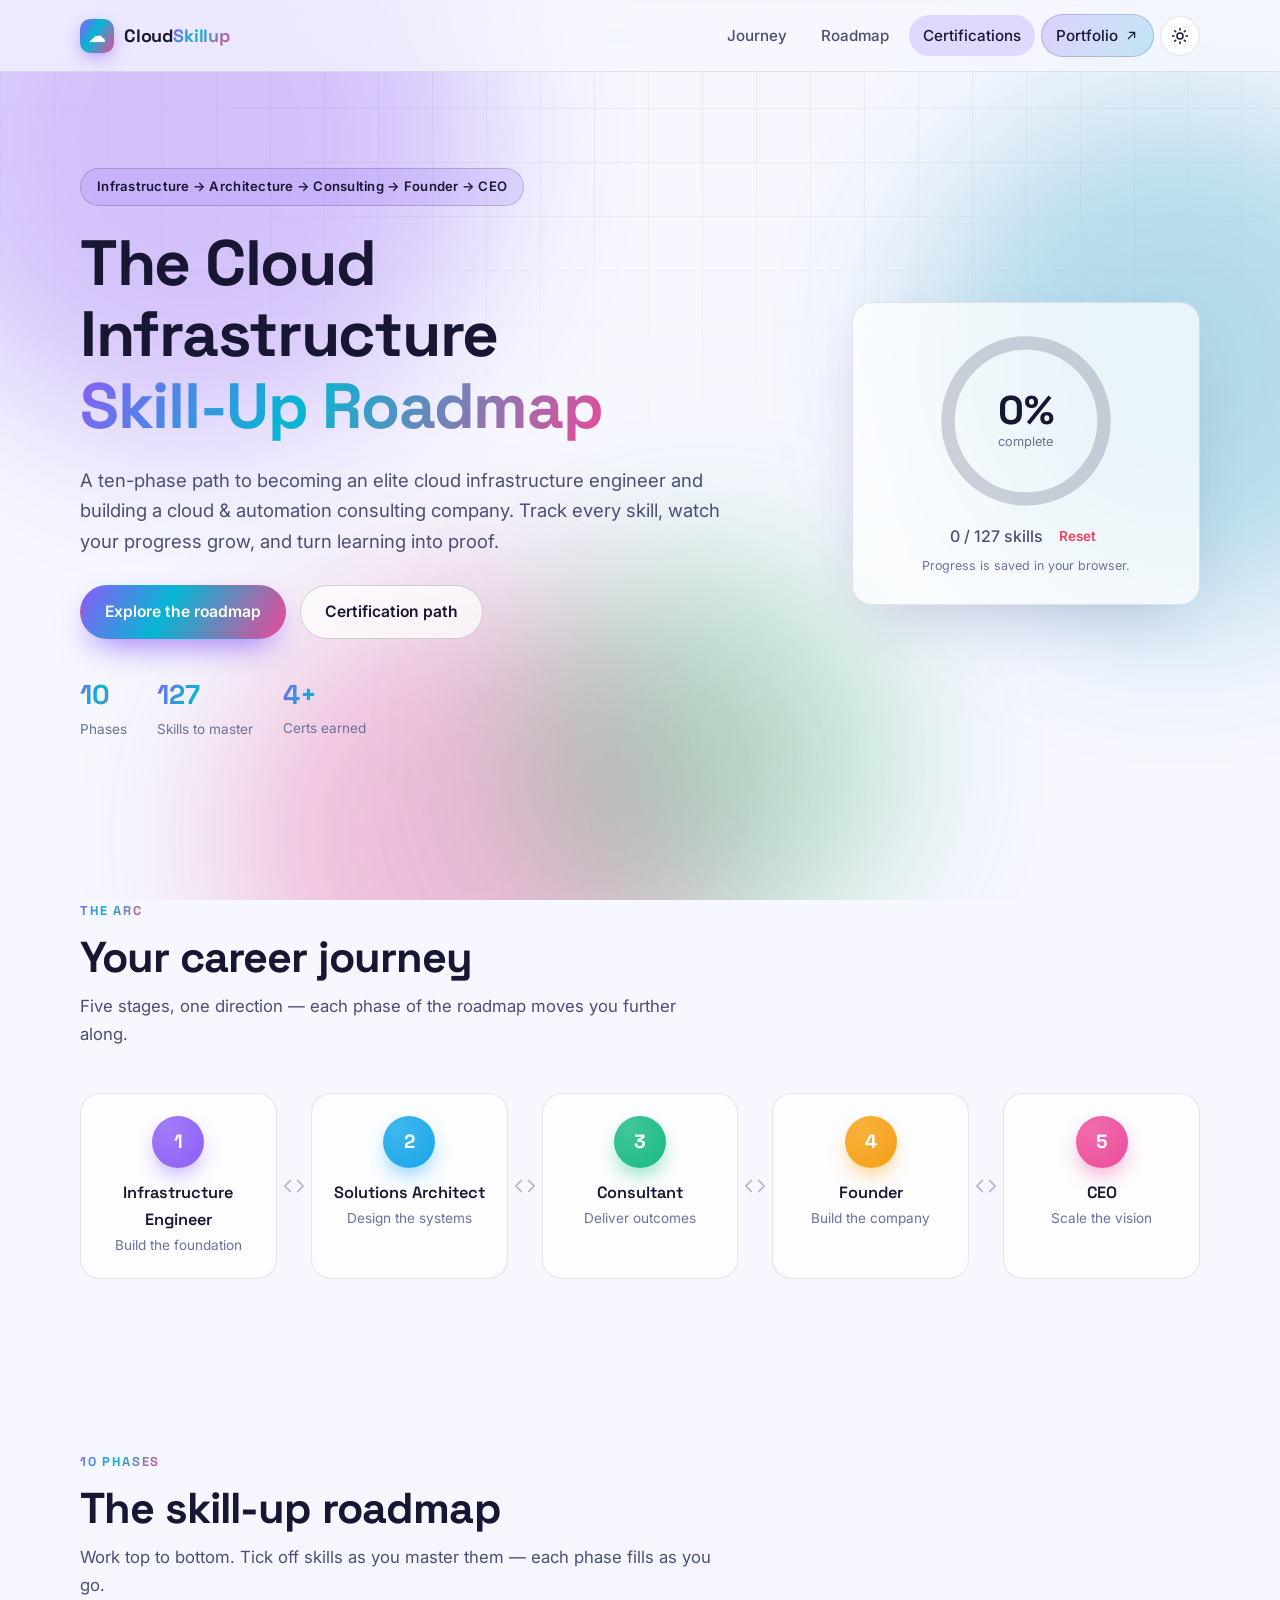
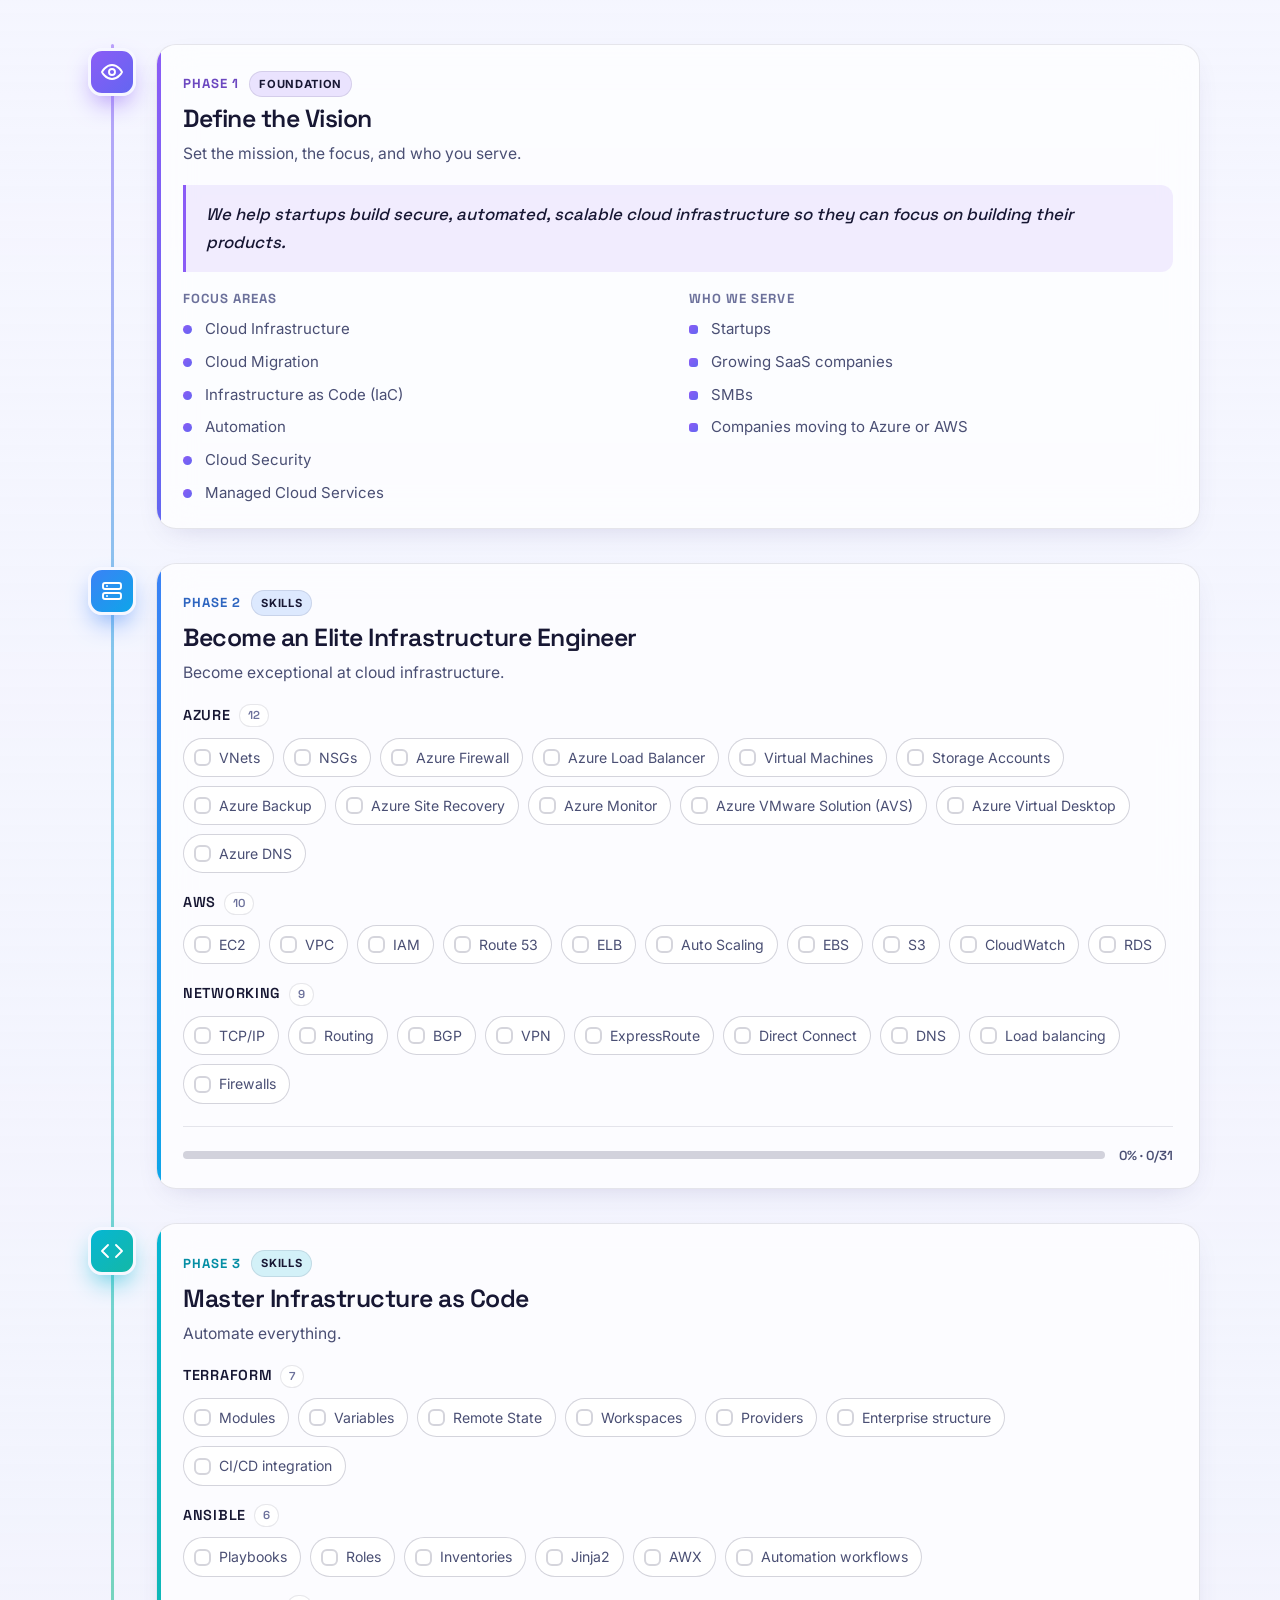
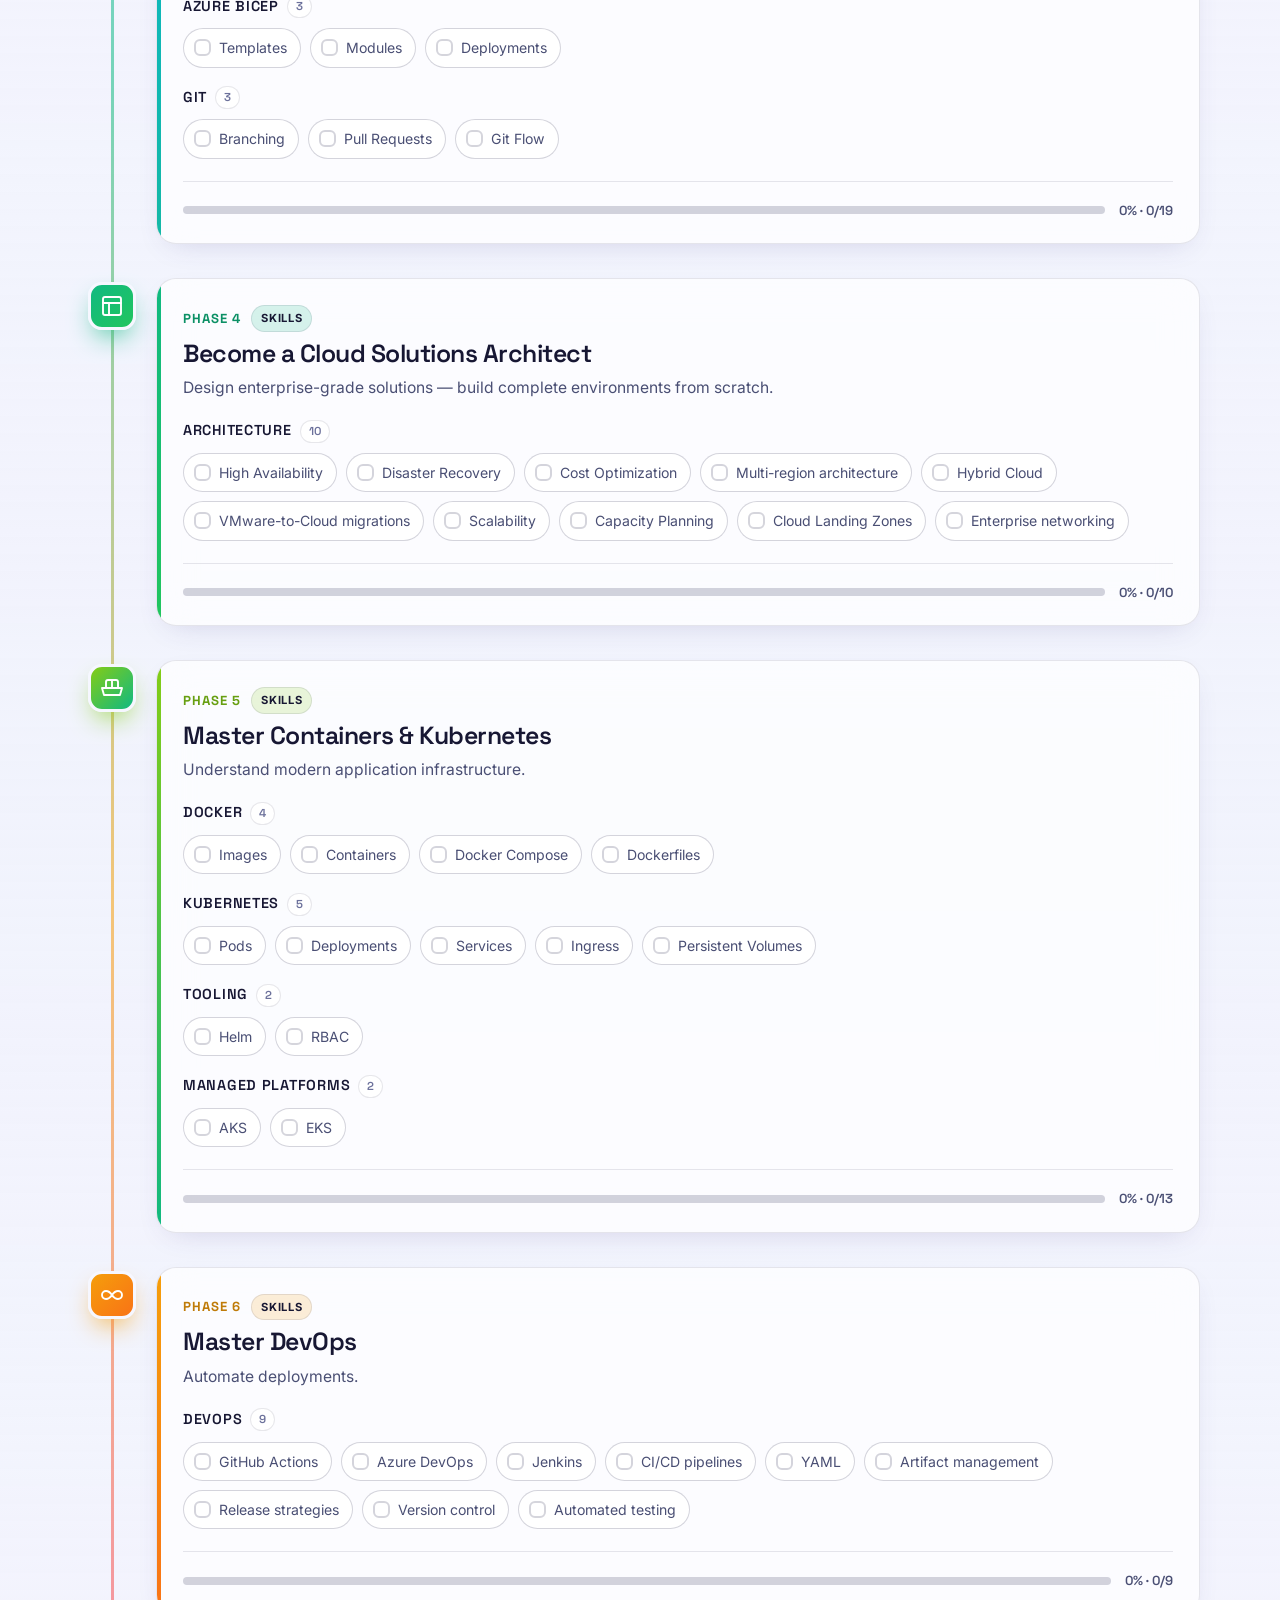
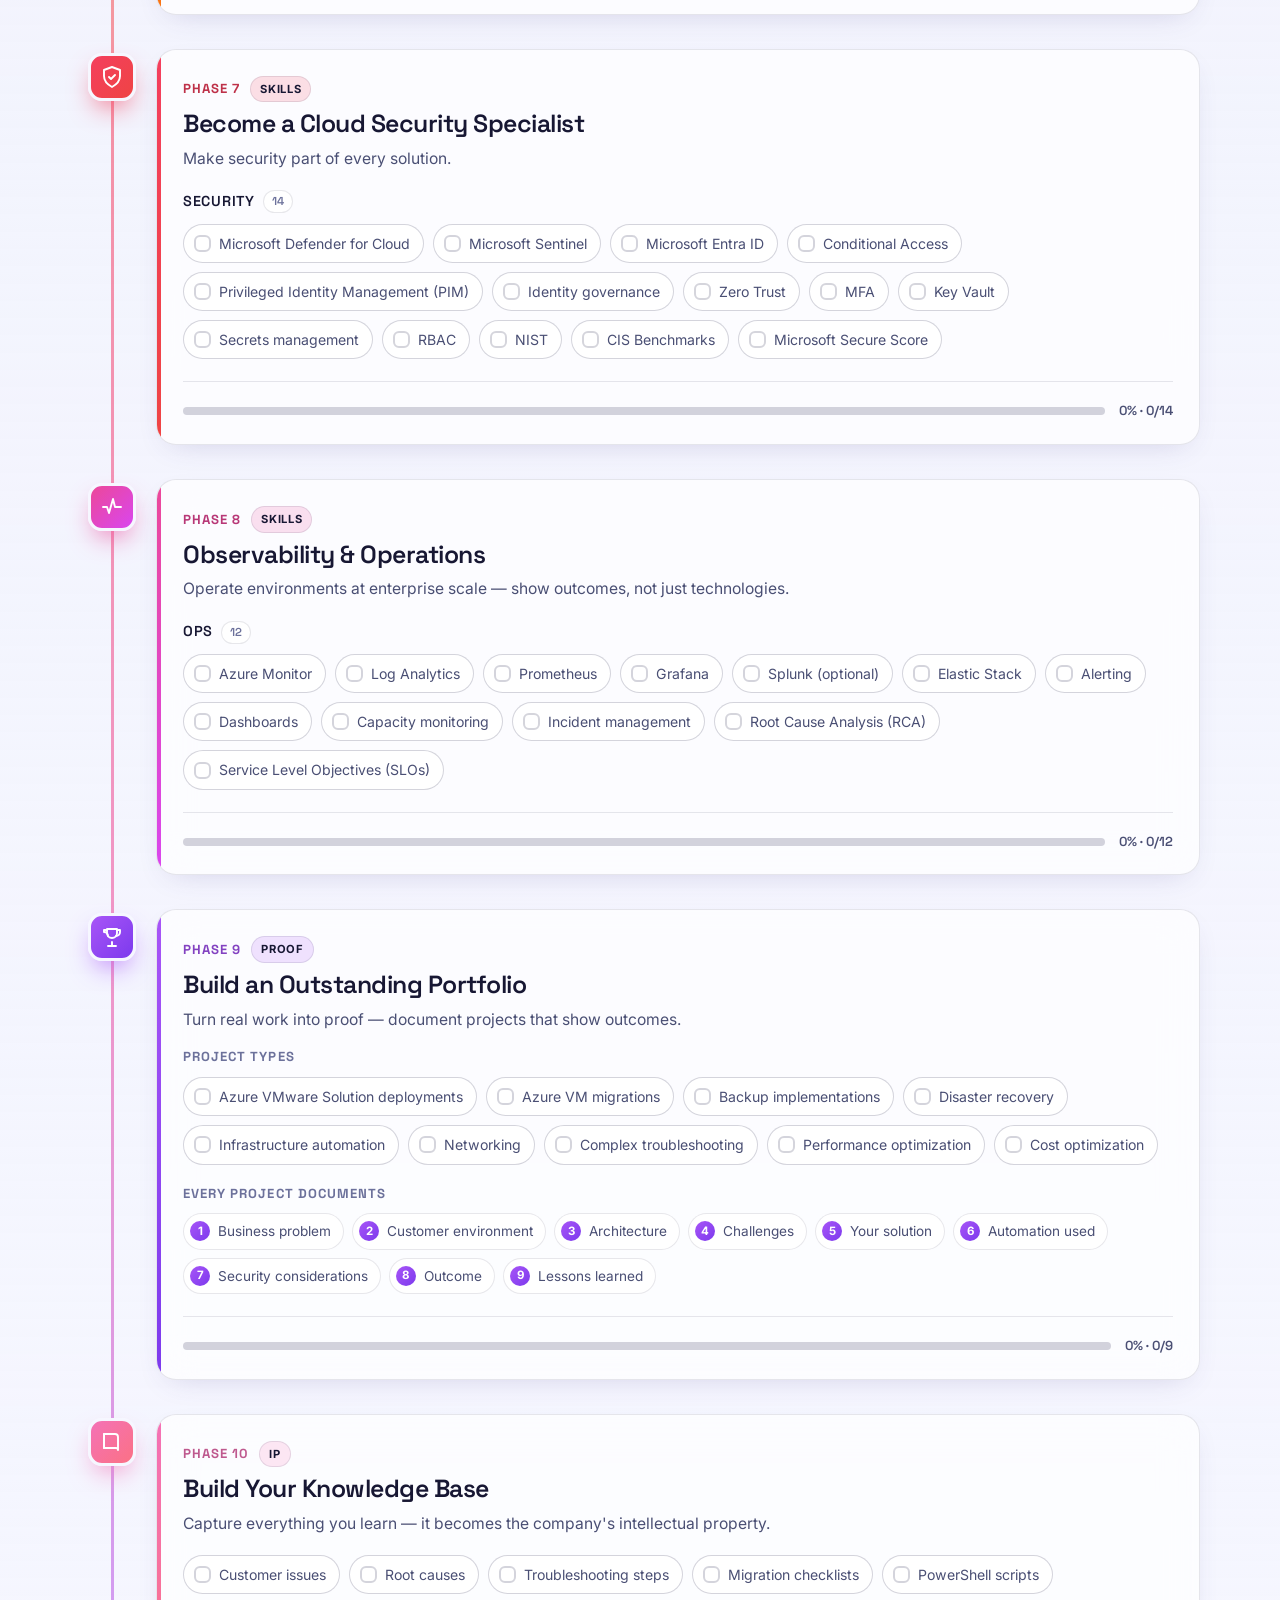
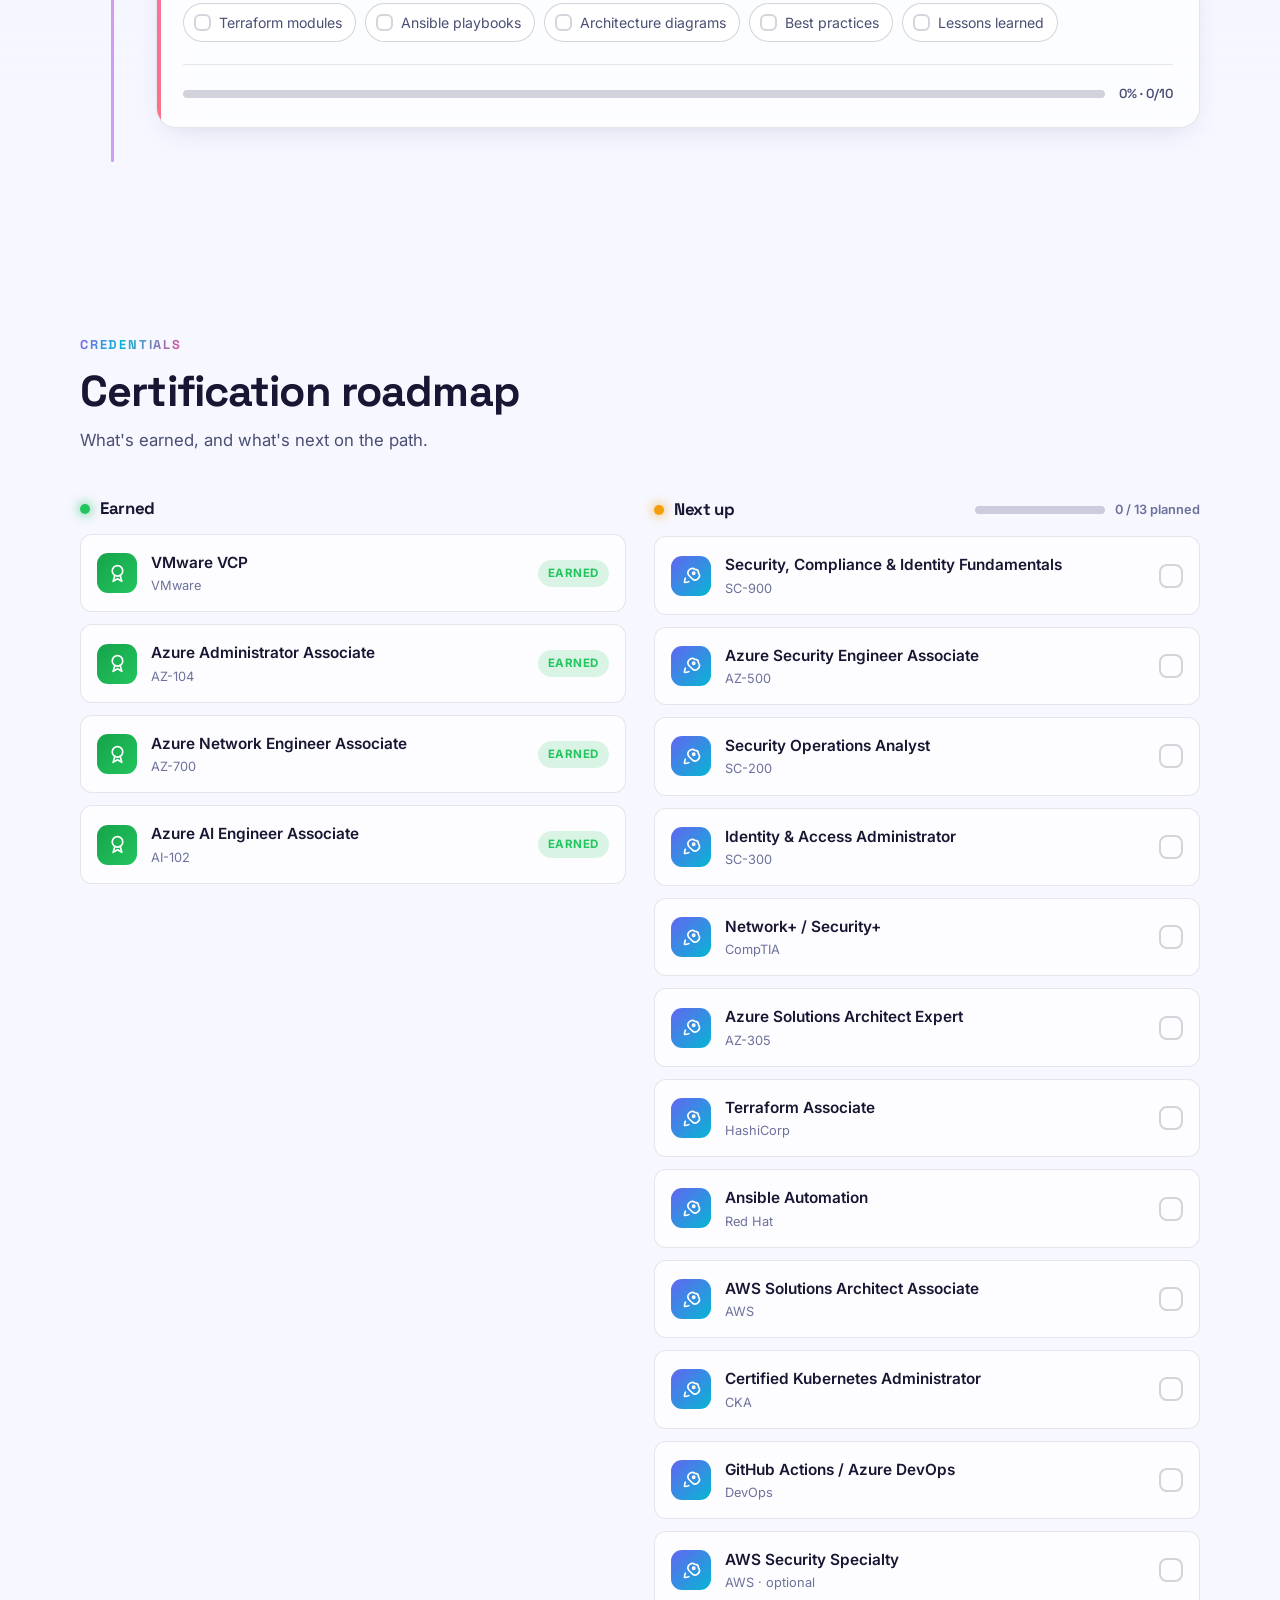
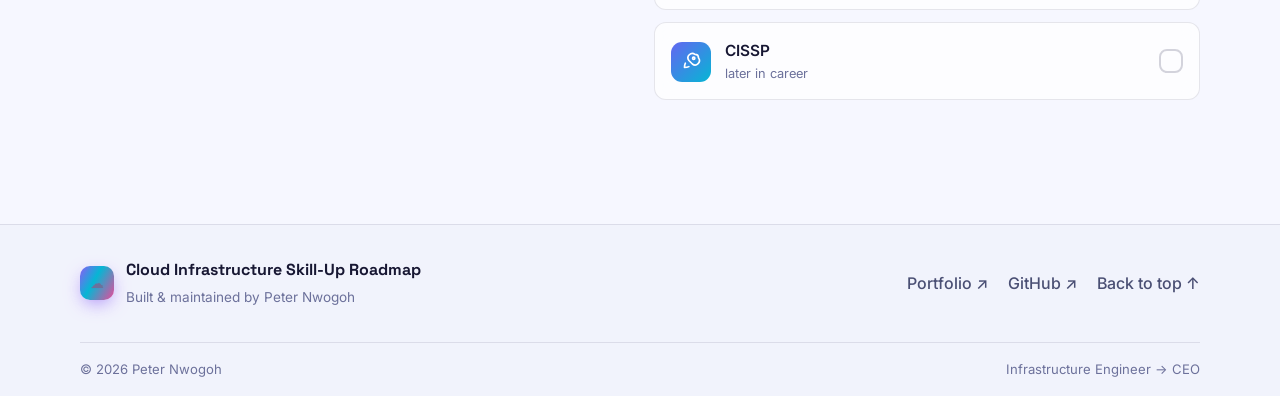
==== index.html @ a47cab98 "Build interactive Cloud Infrastructure Skill-Up Roadmap site" ====
<!DOCTYPE html>
<html lang="en" data-theme="dark">
<head>
  <meta charset="UTF-8">
  <meta name="viewport" content="width=device-width, initial-scale=1.0">
  <title>Cloud Infrastructure Skill-Up Roadmap — Peter Nwogoh</title>
  <meta name="description" content="A 10-phase roadmap from Infrastructure Engineer to Solutions Architect, Consultant, Founder and CEO — with interactive skill tracking and a certification path.">
  <meta name="color-scheme" content="dark light">
  <!-- Set theme before paint to avoid a flash -->
  <script>
    (() => {
      const s = localStorage.getItem("cisr-theme");
      const t = s || (matchMedia("(prefers-color-scheme: light)").matches ? "light" : "dark");
      document.documentElement.setAttribute("data-theme", t);
    })();
  </script>
  <link rel="preconnect" href="https://fonts.googleapis.com">
  <link rel="preconnect" href="https://fonts.gstatic.com" crossorigin>
  <link href="https://fonts.googleapis.com/css2?family=Space+Grotesk:wght@500;600;700&family=Inter:wght@400;500;600&display=swap" rel="stylesheet">
  <link rel="stylesheet" href="assets/css/styles.css">
  <link rel="icon" href="data:image/svg+xml,<svg xmlns='http://www.w3.org/2000/svg' viewBox='0 0 24 24'><text y='20' font-size='20'>%E2%98%81%EF%B8%8F</text></svg>">
</head>
<body>
  <!-- ambient backdrop -->
  <div class="aurora" aria-hidden="true">
    <span class="blob b1"></span><span class="blob b2"></span>
    <span class="blob b3"></span><span class="blob b4"></span>
  </div>
  <div class="grid-bg" aria-hidden="true"></div>

  <!-- ============================================================= NAV -->
  <header class="nav">
    <div class="nav__inner">
      <a class="brand" href="#top">
        <span class="brand__mark">☁</span>
        <span class="brand__txt">Cloud<b>Skillup</b></span>
      </a>

      <button id="nav-toggle" class="nav__burger" aria-label="Menu" aria-expanded="false">
        <span></span><span></span><span></span>
      </button>

      <nav id="nav-menu" class="nav__menu">
        <a href="#journey" data-spy>Journey</a>
        <a href="#roadmap-section" data-spy>Roadmap</a>
        <a href="#certs" data-spy>Certifications</a>
        <a class="nav__ext" href="https://peternwogoh.github.io/resume-portfolio/" target="_blank" rel="noopener">
          Portfolio
          <svg viewBox="0 0 24 24" fill="none" stroke="currentColor" stroke-width="2" stroke-linecap="round" stroke-linejoin="round"><path d="M7 17 17 7M9 7h8v8"/></svg>
        </a>
        <button id="theme-toggle" class="theme-btn" aria-label="Toggle theme">
          <svg class="ico-sun" viewBox="0 0 24 24" fill="none" stroke="currentColor" stroke-width="2" stroke-linecap="round" stroke-linejoin="round"><circle cx="12" cy="12" r="4"/><path d="M12 2v2M12 20v2M4.9 4.9l1.4 1.4M17.7 17.7l1.4 1.4M2 12h2M20 12h2M4.9 19.1l1.4-1.4M17.7 6.3l1.4-1.4"/></svg>
          <svg class="ico-moon" viewBox="0 0 24 24" fill="none" stroke="currentColor" stroke-width="2" stroke-linecap="round" stroke-linejoin="round"><path d="M21 12.8A9 9 0 1 1 11.2 3a7 7 0 0 0 9.8 9.8Z"/></svg>
        </button>
      </nav>
    </div>
  </header>

  <main id="top">
    <!-- ========================================================= HERO -->
    <section class="hero">
      <div class="wrap hero__inner">
        <div class="hero__copy">
          <span class="pill reveal">Infrastructure → Architecture → Consulting → Founder → CEO</span>
          <h1 class="reveal">The Cloud Infrastructure<br><span class="grad">Skill-Up Roadmap</span></h1>
          <p class="hero__lead reveal">
            A ten-phase path to becoming an elite cloud infrastructure engineer and building a
            cloud &amp; automation consulting company. Track every skill, watch your progress
            grow, and turn learning into proof.
          </p>
          <div class="hero__cta reveal">
            <a class="btn btn--primary" href="#roadmap-section">Explore the roadmap</a>
            <a class="btn btn--ghost" href="#certs">Certification path</a>
          </div>
          <div class="hero__stats reveal">
            <div><b>10</b><span>Phases</span></div>
            <div><b id="total-skills">—</b><span>Skills to master</span></div>
            <div><b>4+</b><span>Certs earned</span></div>
          </div>
        </div>

        <!-- overall progress ring -->
        <aside class="hero__progress reveal" aria-label="Overall progress">
          <div class="ring">
            <svg viewBox="0 0 120 120">
              <circle class="ring__bg" cx="60" cy="60" r="52"/>
              <circle id="ring-fg" class="ring__fg" cx="60" cy="60" r="52"
                transform="rotate(-90 60 60)"/>
              <defs>
                <linearGradient id="ringGrad" x1="0" y1="0" x2="1" y2="1">
                  <stop offset="0" stop-color="#8b5cf6"/>
                  <stop offset=".5" stop-color="#06b6d4"/>
                  <stop offset="1" stop-color="#ec4899"/>
                </linearGradient>
              </defs>
            </svg>
            <div class="ring__label">
              <b id="overall-pct">0%</b>
              <span>complete</span>
            </div>
          </div>
          <div class="hero__progress-meta">
            <span id="overall-count">0 / 0 skills</span>
            <button id="reset-progress" class="link-reset" type="button">Reset</button>
          </div>
          <p class="hero__progress-note">Progress is saved in your browser.</p>
        </aside>
      </div>
    </section>

    <!-- ====================================================== JOURNEY -->
    <section id="journey" class="section">
      <div class="wrap">
        <header class="section__head reveal">
          <span class="section__kicker">The arc</span>
          <h2>Your career journey</h2>
          <p>Five stages, one direction — each phase of the roadmap moves you further along.</p>
        </header>
        <div id="journey-track" class="journey"></div>
      </div>
    </section>

    <!-- ====================================================== ROADMAP -->
    <section id="roadmap-section" class="section section--roadmap">
      <div class="wrap">
        <header class="section__head reveal">
          <span class="section__kicker">10 phases</span>
          <h2>The skill-up roadmap</h2>
          <p>Work top to bottom. Tick off skills as you master them — each phase fills as you go.</p>
        </header>
        <div id="roadmap" class="roadmap"></div>
      </div>
    </section>

    <!-- ================================================ CERTIFICATIONS -->
    <section id="certs" class="section section--certs">
      <div class="wrap">
        <header class="section__head reveal">
          <span class="section__kicker">Credentials</span>
          <h2>Certification roadmap</h2>
          <p>What's earned, and what's next on the path.</p>
        </header>

        <div class="certs-grid">
          <div class="certs-col reveal">
            <h3 class="certs-col__title"><span class="dot dot--green"></span>Earned</h3>
            <div id="certs-current" class="certs-list"></div>
          </div>

          <div class="certs-col reveal">
            <div class="certs-col__title-row">
              <h3 class="certs-col__title"><span class="dot dot--amber"></span>Next up</h3>
              <div class="cert-meter">
                <div class="cert-meter__bar"><span id="cert-bar"></span></div>
                <span id="cert-pct" class="cert-meter__pct">0 / 0 planned</span>
              </div>
            </div>
            <div id="certs-next" class="certs-list"></div>
          </div>
        </div>
      </div>
    </section>
  </main>

  <!-- ========================================================== FOOTER -->
  <footer class="footer">
    <div class="wrap footer__inner">
      <div class="footer__brand">
        <span class="brand__mark">☁</span>
        <div>
          <strong>Cloud Infrastructure Skill-Up Roadmap</strong>
          <span>Built &amp; maintained by Peter Nwogoh</span>
        </div>
      </div>
      <div class="footer__links">
        <a href="https://peternwogoh.github.io/resume-portfolio/" target="_blank" rel="noopener">Portfolio ↗</a>
        <a href="https://github.com/peternwogoh" target="_blank" rel="noopener">GitHub ↗</a>
        <a href="#top">Back to top ↑</a>
      </div>
    </div>
    <div class="footer__base">
      <span>© <span id="year">2026</span> Peter Nwogoh</span>
      <span>Infrastructure Engineer → CEO</span>
    </div>
  </footer>

  <script src="assets/js/roadmap.js"></script>
</body>
</html>
---- assets/css/styles.css ----
/* ============================================================================
   Cloud Infrastructure Skill-Up Roadmap — styles
   Vibrant, dark-first aurora theme with glassmorphism + a color-coded timeline
   ========================================================================== */

/* ------------------------------------------------------------- design tokens */
:root {
  color-scheme: dark;
  --bg:            #0a0a14;
  --bg-2:          #0e0e1c;
  --surface:       rgba(24, 24, 42, 0.62);
  --surface-solid: #14142a;
  --border:        rgba(255, 255, 255, 0.09);
  --border-strong: rgba(255, 255, 255, 0.16);
  --text:          #eef0ff;
  --muted:         #a9adcf;
  --soft:          #7d81a8;
  --glass-blur:    18px;

  --v1: #8b5cf6;  --v2: #6366f1;  --v3: #06b6d4;  --v4: #10b981;
  --v5: #f59e0b;  --v6: #f43f5e;  --v7: #ec4899;  --v8: #a855f7;

  --brand-grad: linear-gradient(120deg, #8b5cf6, #06b6d4 42%, #ec4899);
  --shadow:     0 24px 60px -20px rgba(0, 0, 0, 0.7);
  --shadow-sm:  0 10px 30px -12px rgba(0, 0, 0, 0.6);
  --radius:     20px;
  --radius-sm:  12px;
  --font-head:  "Space Grotesk", "Segoe UI", system-ui, sans-serif;
  --font-body:  "Inter", "Segoe UI", system-ui, sans-serif;
}

html[data-theme="light"] {
  color-scheme: light;
  --bg:            #f6f7ff;
  --bg-2:          #eef0fb;
  --surface:       rgba(255, 255, 255, 0.72);
  --surface-solid: #ffffff;
  --border:        rgba(20, 20, 60, 0.10);
  --border-strong: rgba(20, 20, 60, 0.18);
  --text:          #171733;
  --muted:         #4a4f74;
  --soft:          #6c719b;
  --shadow:     0 24px 60px -24px rgba(70, 60, 130, 0.28);
  --shadow-sm:  0 10px 30px -14px rgba(70, 60, 130, 0.22);
}

/* --------------------------------------------------------------- base reset */
* { box-sizing: border-box; }
html { scroll-behavior: smooth; scroll-padding-top: 84px; }
body {
  margin: 0;
  background: var(--bg);
  color: var(--text);
  font-family: var(--font-body);
  line-height: 1.65;
  overflow-x: hidden;
  -webkit-font-smoothing: antialiased;
}
h1, h2, h3, h4 { font-family: var(--font-head); line-height: 1.12; margin: 0; letter-spacing: -0.02em; }
p { margin: 0; }
a { color: inherit; text-decoration: none; }
img, svg { display: block; }
.wrap { width: min(1120px, 92vw); margin: 0 auto; }
.grad { background: var(--brand-grad); -webkit-background-clip: text; background-clip: text; color: transparent; }

/* ---------------------------------------------------------- ambient backdrop */
.aurora { position: fixed; inset: 0; z-index: -2; overflow: hidden; pointer-events: none; }
.blob {
  position: absolute; border-radius: 50%; filter: blur(80px); opacity: 0.55;
  animation: float 22s ease-in-out infinite;
}
.b1 { width: 46vw; height: 46vw; top: -12vw; left: -8vw;  background: #7c3aed; }
.b2 { width: 40vw; height: 40vw; top: 8vw;  right: -12vw; background: #0891b2; animation-delay: -6s; }
.b3 { width: 38vw; height: 38vw; bottom: -14vw; left: 18vw; background: #db2777; animation-delay: -12s; }
.b4 { width: 30vw; height: 30vw; top: 44vw; left: 40vw; background: #16a34a; opacity: 0.4; animation-delay: -3s; }
html[data-theme="light"] .blob { opacity: 0.28; }
@keyframes float {
  0%, 100% { transform: translate(0, 0) scale(1); }
  33% { transform: translate(4vw, 5vw) scale(1.08); }
  66% { transform: translate(-3vw, 2vw) scale(0.95); }
}
.grid-bg {
  position: fixed; inset: 0; z-index: -1; pointer-events: none;
  background-image:
    linear-gradient(rgba(255,255,255,.035) 1px, transparent 1px),
    linear-gradient(90deg, rgba(255,255,255,.035) 1px, transparent 1px);
  background-size: 54px 54px;
  -webkit-mask-image: radial-gradient(ellipse 80% 60% at 50% 0%, #000 30%, transparent 85%);
          mask-image: radial-gradient(ellipse 80% 60% at 50% 0%, #000 30%, transparent 85%);
}
html[data-theme="light"] .grid-bg {
  background-image:
    linear-gradient(rgba(20,20,60,.05) 1px, transparent 1px),
    linear-gradient(90deg, rgba(20,20,60,.05) 1px, transparent 1px);
}

/* ------------------------------------------------------------------- nav */
.nav {
  position: sticky; top: 0; z-index: 100;
  background: color-mix(in srgb, var(--bg) 72%, transparent);
  backdrop-filter: blur(var(--glass-blur));
  border-bottom: 1px solid var(--border);
}
.nav__inner {
  width: min(1120px, 92vw); margin: 0 auto;
  display: flex; align-items: center; justify-content: space-between;
  gap: 16px; padding: 14px 0;
}
.brand { display: flex; align-items: center; gap: 10px; font-family: var(--font-head); font-weight: 700; }
.brand__mark {
  display: grid; place-items: center; width: 34px; height: 34px; border-radius: 10px;
  font-size: 18px; background: var(--brand-grad); color: #fff;
  box-shadow: 0 6px 20px -6px #8b5cf6;
}
.brand__txt { font-size: 1.12rem; letter-spacing: -0.01em; }
.brand__txt b { background: var(--brand-grad); -webkit-background-clip: text; background-clip: text; color: transparent; }

.nav__menu { display: flex; align-items: center; gap: 6px; }
.nav__menu a {
  padding: 8px 14px; border-radius: 999px; font-weight: 500; font-size: 0.95rem;
  color: var(--muted); transition: color .2s, background .2s;
}
.nav__menu a:hover { color: var(--text); background: var(--surface); }
.nav__menu a.is-active { color: var(--text); background: color-mix(in srgb, var(--v1) 20%, transparent); }
.nav__ext {
  display: inline-flex; align-items: center; gap: 6px;
  color: var(--text) !important;
  background: linear-gradient(120deg, color-mix(in srgb, var(--v1) 26%, transparent), color-mix(in srgb, var(--v3) 26%, transparent));
  border: 1px solid var(--border-strong);
}
.nav__ext svg { width: 15px; height: 15px; }
.nav__ext:hover { filter: brightness(1.12); }

.theme-btn {
  width: 40px; height: 40px; display: grid; place-items: center; cursor: pointer;
  border-radius: 999px; border: 1px solid var(--border); background: var(--surface); color: var(--text);
  transition: transform .2s, background .2s;
}
.theme-btn:hover { transform: rotate(18deg); }
.theme-btn svg { width: 18px; height: 18px; }
.ico-sun { display: none; } .ico-moon { display: block; }
html[data-theme="light"] .ico-sun { display: block; }
html[data-theme="light"] .ico-moon { display: none; }

.nav__burger { display: none; width: 42px; height: 42px; border: 1px solid var(--border);
  background: var(--surface); border-radius: 12px; cursor: pointer; padding: 0; }
.nav__burger span { display: block; width: 18px; height: 2px; margin: 3px auto; background: var(--text); border-radius: 2px; }

/* ------------------------------------------------------------------ hero */
.hero { padding: clamp(48px, 8vw, 96px) 0 clamp(40px, 6vw, 72px); }
.hero__inner { display: grid; grid-template-columns: 1.35fr 0.65fr; gap: 48px; align-items: center; }
.pill {
  display: inline-block; padding: 7px 16px; border-radius: 999px; font-size: 0.82rem; font-weight: 600;
  letter-spacing: 0.02em; color: var(--text);
  background: color-mix(in srgb, var(--v1) 16%, transparent);
  border: 1px solid var(--border-strong); margin-bottom: 22px;
}
.hero h1 { font-size: clamp(2.3rem, 5.4vw, 4rem); font-weight: 700; }
.hero__lead { color: var(--muted); font-size: clamp(1rem, 1.6vw, 1.16rem); margin: 22px 0 28px; max-width: 56ch; }
.hero__cta { display: flex; flex-wrap: wrap; gap: 14px; }
.btn {
  display: inline-flex; align-items: center; gap: 8px; padding: 13px 24px; border-radius: 999px;
  font-weight: 600; font-size: 0.98rem; cursor: pointer; border: 1px solid transparent; transition: transform .15s, box-shadow .2s, filter .2s;
}
.btn--primary { background: var(--brand-grad); color: #fff; box-shadow: 0 14px 34px -12px #8b5cf6; }
.btn--primary:hover { transform: translateY(-2px); filter: brightness(1.06); }
.btn--ghost { background: var(--surface); border-color: var(--border-strong); color: var(--text); }
.btn--ghost:hover { transform: translateY(-2px); border-color: var(--v3); }

.hero__stats { display: flex; gap: 30px; margin-top: 34px; flex-wrap: wrap; }
.hero__stats div { display: flex; flex-direction: column; }
.hero__stats b { font-family: var(--font-head); font-size: 1.7rem; background: var(--brand-grad); -webkit-background-clip: text; background-clip: text; color: transparent; }
.hero__stats span { font-size: 0.85rem; color: var(--soft); }

/* progress ring */
.hero__progress {
  background: var(--surface); border: 1px solid var(--border); border-radius: var(--radius);
  padding: 28px; text-align: center; backdrop-filter: blur(var(--glass-blur)); box-shadow: var(--shadow);
}
.ring { position: relative; width: 180px; height: 180px; margin: 0 auto 12px; }
.ring svg { width: 100%; height: 100%; }
.ring__bg { fill: none; stroke: var(--border-strong); stroke-width: 9; }
.ring__fg { fill: none; stroke: url(#ringGrad); stroke-width: 9; stroke-linecap: round;
  stroke-dasharray: 327; stroke-dashoffset: 327; transition: stroke-dashoffset .8s cubic-bezier(.2,.8,.2,1); }
.ring__label { position: absolute; inset: 0; display: grid; place-content: center; }
.ring__label b { font-family: var(--font-head); font-size: 2.5rem; line-height: 1; }
.ring__label span { font-size: 0.8rem; color: var(--soft); }
.hero__progress-meta { display: flex; align-items: center; justify-content: center; gap: 10px; font-weight: 600; }
.hero__progress-meta #overall-count { color: var(--muted); font-weight: 500; }
.link-reset { background: none; border: 0; color: var(--v6); cursor: pointer; font: inherit; font-size: 0.85rem; padding: 2px 6px; border-radius: 8px; }
.link-reset:hover { background: color-mix(in srgb, var(--v6) 14%, transparent); }
.hero__progress-note { font-size: 0.78rem; color: var(--soft); margin-top: 6px; }

/* --------------------------------------------------------------- sections */
.section { padding: clamp(46px, 7vw, 84px) 0; }
.section--roadmap { background: linear-gradient(180deg, transparent, color-mix(in srgb, var(--bg-2) 60%, transparent), transparent); }
.section__head { max-width: 640px; margin-bottom: 44px; }
.section__kicker {
  display: inline-block; font-family: var(--font-head); font-size: 0.8rem; font-weight: 700;
  letter-spacing: 0.14em; text-transform: uppercase; margin-bottom: 12px;
  background: var(--brand-grad); -webkit-background-clip: text; background-clip: text; color: transparent;
}
.section__head h2 { font-size: clamp(1.8rem, 3.6vw, 2.7rem); font-weight: 700; }
.section__head p { color: var(--muted); margin-top: 12px; font-size: 1.05rem; }

/* --------------------------------------------------------------- journey */
.journey { display: flex; align-items: stretch; gap: 6px; flex-wrap: wrap; }
.jstep { flex: 1 1 160px; display: flex; flex-direction: column; align-items: center; text-align: center; gap: 12px;
  padding: 22px 14px; border-radius: var(--radius); border: 1px solid var(--border);
  background: var(--surface); backdrop-filter: blur(10px); position: relative;
  transition: transform .25s, border-color .25s, box-shadow .25s; }
.jstep:hover { transform: translateY(-6px); border-color: var(--jc); box-shadow: 0 20px 40px -24px var(--jc); }
.jstep__dot { width: 52px; height: 52px; border-radius: 50%; display: grid; place-items: center;
  font-family: var(--font-head); font-weight: 700; font-size: 1.2rem; color: #fff;
  background: radial-gradient(circle at 30% 25%, color-mix(in srgb, var(--jc) 80%, #fff), var(--jc));
  box-shadow: 0 10px 26px -10px var(--jc); }
.jstep__label { font-family: var(--font-head); font-weight: 600; font-size: 1.02rem; }
.jstep__note { font-size: 0.85rem; color: var(--soft); }
.jstep__link { display: grid; place-items: center; color: var(--soft); align-self: center; }
.jstep__link svg { width: 22px; height: 22px; opacity: 0.5; }

/* --------------------------------------------------------------- roadmap */
.roadmap { position: relative; }
.roadmap::before {
  content: ""; position: absolute; top: 0; bottom: 0; left: 31px; width: 3px; border-radius: 3px;
  background: linear-gradient(180deg, var(--v1), var(--v3), var(--v4), var(--v5), var(--v6), var(--v7), var(--v8));
  opacity: 0.55;
}
.phase { position: relative; padding: 0 0 34px 76px; }
.phase__node {
  position: absolute; left: 8px; top: 4px; width: 48px; height: 48px; border-radius: 14px; z-index: 2;
  display: grid; place-items: center; color: #fff;
  background: linear-gradient(135deg, var(--c1), var(--c2));
  box-shadow: 0 12px 28px -10px var(--c1); border: 3px solid var(--bg);
}
.phase__node svg { width: 24px; height: 24px; }
.phase__card {
  background: var(--surface); border: 1px solid var(--border); border-radius: var(--radius);
  padding: 26px 26px 22px; backdrop-filter: blur(var(--glass-blur)); box-shadow: var(--shadow-sm);
  position: relative; overflow: hidden;
  transition: border-color .3s, transform .3s;
}
.phase__card::before { content: ""; position: absolute; inset: 0 auto 0 0; width: 4px;
  background: linear-gradient(180deg, var(--c1), var(--c2)); }
.phase__card:hover { border-color: color-mix(in srgb, var(--c1) 45%, var(--border)); transform: translateX(4px); }
.phase__eyebrow { display: flex; align-items: center; gap: 10px; margin-bottom: 8px; }
.phase__num { font-family: var(--font-head); font-weight: 700; font-size: 0.82rem; letter-spacing: 0.08em;
  text-transform: uppercase; color: var(--c1); }
html[data-theme="light"] .phase__num { color: color-mix(in srgb, var(--c1) 78%, #000); }
.phase__tag { font-size: 0.7rem; font-weight: 700; letter-spacing: 0.06em; text-transform: uppercase;
  padding: 3px 9px; border-radius: 999px; color: var(--text);
  background: color-mix(in srgb, var(--c1) 16%, transparent); border: 1px solid var(--border); }
.phase__title { font-size: clamp(1.2rem, 2.2vw, 1.55rem); font-weight: 600; }
.phase__goal { color: var(--muted); margin-top: 8px; font-size: 0.98rem; }

/* skill groups + chips */
.phase__groups { margin-top: 18px; display: grid; gap: 18px; }
.group__name { font-family: var(--font-head); font-weight: 600; font-size: 0.9rem; color: var(--text);
  display: flex; align-items: center; gap: 8px; margin-bottom: 10px; text-transform: uppercase; letter-spacing: 0.05em; }
.group__name span { font-size: 0.72rem; color: var(--soft); background: var(--surface-solid);
  border: 1px solid var(--border); border-radius: 999px; padding: 1px 8px; letter-spacing: 0; text-transform: none; }
.chips { display: flex; flex-wrap: wrap; gap: 9px; }
.chip {
  --cc: var(--c1);
  display: inline-flex; align-items: center; gap: 8px; padding: 7px 13px 7px 10px; border-radius: 999px;
  border: 1px solid var(--border-strong); background: var(--surface-solid); cursor: pointer;
  font-size: 0.88rem; user-select: none; transition: border-color .18s, background .18s, transform .1s, color .18s;
}
.chip:hover { transform: translateY(-2px); border-color: var(--cc); }
.chip input { position: absolute; opacity: 0; width: 0; height: 0; }
.chip__tick { width: 17px; height: 17px; border-radius: 6px; border: 2px solid var(--border-strong);
  display: grid; place-items: center; flex-shrink: 0; transition: background .18s, border-color .18s; position: relative; }
.chip__tick::after { content: ""; width: 4px; height: 8px; border: solid #fff; border-width: 0 2px 2px 0;
  transform: rotate(45deg) scale(0); transition: transform .18s; margin-top: -2px; }
.chip.is-done { border-color: var(--c1);
  background: linear-gradient(120deg, color-mix(in srgb, var(--c1) 22%, transparent), color-mix(in srgb, var(--c2) 22%, transparent)); }
.chip.is-done .chip__tick { background: linear-gradient(135deg, var(--c1), var(--c2)); border-color: transparent; }
.chip.is-done .chip__tick::after { transform: rotate(45deg) scale(1); }
.chip.is-done .chip__txt { color: var(--text); }
.chip__txt { color: var(--muted); }

/* vision */
.vision { margin-top: 18px; }
.vision__mission { margin: 0 0 20px; padding: 16px 20px; border-left: 3px solid var(--c1);
  background: color-mix(in srgb, var(--c1) 10%, transparent); border-radius: 0 12px 12px 0;
  font-family: var(--font-head); font-size: 1.05rem; font-weight: 500; font-style: italic; color: var(--text); }
.vision__cols { display: grid; grid-template-columns: 1fr 1fr; gap: 22px; }
.vision__col h4 { font-family: var(--font-head); font-size: 0.82rem; text-transform: uppercase; letter-spacing: 0.08em;
  color: var(--soft); margin-bottom: 10px; }
.vision__col ul { list-style: none; margin: 0; padding: 0; display: grid; gap: 8px; }
.vision__col li { position: relative; padding-left: 22px; color: var(--muted); font-size: 0.94rem; }
.vision__col li::before { content: ""; position: absolute; left: 0; top: 8px; width: 9px; height: 9px; border-radius: 50%;
  background: linear-gradient(135deg, var(--c1), var(--c2)); }
.is-targets li::before { border-radius: 3px; }

/* portfolio */
.portfolio { margin-top: 18px; display: grid; gap: 22px; }
.portfolio h4 { font-family: var(--font-head); font-size: 0.82rem; text-transform: uppercase; letter-spacing: 0.08em;
  color: var(--soft); margin-bottom: 12px; }
.flow { display: flex; flex-wrap: wrap; gap: 8px; }
.flow__step { display: inline-flex; align-items: center; gap: 8px; padding: 6px 12px 6px 6px; border-radius: 999px;
  background: var(--surface-solid); border: 1px solid var(--border); font-size: 0.85rem; color: var(--muted); }
.flow__step i { display: grid; place-items: center; width: 20px; height: 20px; border-radius: 50%; font-style: normal;
  font-size: 0.72rem; font-weight: 700; color: #fff; background: linear-gradient(135deg, var(--c1), var(--c2)); }

/* knowledge */
.knowledge { margin-top: 18px; }

/* per-phase progress */
.phase__foot { display: flex; align-items: center; gap: 14px; margin-top: 22px; padding-top: 18px; border-top: 1px solid var(--border); }
.phase__bar { flex: 1; height: 8px; border-radius: 999px; background: var(--border-strong); overflow: hidden; }
.phase__bar span { display: block; height: 100%; width: 0; border-radius: 999px;
  background: linear-gradient(90deg, var(--c1), var(--c2)); transition: width .6s cubic-bezier(.2,.8,.2,1); }
.phase__pct { font-family: var(--font-head); font-weight: 600; font-size: 0.82rem; color: var(--muted); white-space: nowrap; }

/* --------------------------------------------------------------- certs */
.certs-grid { display: grid; grid-template-columns: 1fr 1fr; gap: 28px; align-items: start; }
.certs-col__title { font-family: var(--font-head); font-size: 1.05rem; display: flex; align-items: center; gap: 10px; margin-bottom: 16px; }
.certs-col__title-row { display: flex; align-items: center; justify-content: space-between; gap: 16px; margin-bottom: 16px; flex-wrap: wrap; }
.certs-col__title-row .certs-col__title { margin-bottom: 0; }
.dot { width: 10px; height: 10px; border-radius: 50%; }
.dot--green { background: #22c55e; box-shadow: 0 0 12px #22c55e; }
.dot--amber { background: #f59e0b; box-shadow: 0 0 12px #f59e0b; }
.certs-list { display: grid; gap: 12px; }
.cert { display: flex; align-items: center; gap: 14px; padding: 15px 16px; border-radius: var(--radius-sm);
  border: 1px solid var(--border); background: var(--surface); backdrop-filter: blur(10px);
  transition: border-color .2s, transform .2s; }
.cert__ico { display: grid; place-items: center; width: 40px; height: 40px; border-radius: 11px; flex-shrink: 0; color: #fff; }
.cert__ico svg { width: 21px; height: 21px; }
.cert--earned .cert__ico { background: linear-gradient(135deg, #16a34a, #22c55e); }
.cert--next .cert__ico { background: linear-gradient(135deg, #6366f1, #06b6d4); }
.cert__body { flex: 1; min-width: 0; }
.cert__name { font-weight: 600; font-size: 0.96rem; }
.cert__org { font-size: 0.8rem; color: var(--soft); }
.cert__badge { font-size: 0.72rem; font-weight: 700; text-transform: uppercase; letter-spacing: 0.05em;
  padding: 4px 10px; border-radius: 999px; color: #22c55e; background: color-mix(in srgb, #22c55e 16%, transparent); }
.cert--next { cursor: pointer; position: relative; }
.cert--next input { position: absolute; opacity: 0; width: 0; height: 0; }
.cert--next:hover { transform: translateY(-3px); border-color: var(--v3); }
.cert__check { width: 24px; height: 24px; border-radius: 8px; border: 2px solid var(--border-strong); flex-shrink: 0;
  display: grid; place-items: center; position: relative; transition: background .18s, border-color .18s; }
.cert__check::after { content: ""; width: 5px; height: 10px; border: solid #fff; border-width: 0 2px 2px 0;
  transform: rotate(45deg) scale(0); transition: transform .18s; margin-top: -2px; }
.cert--next.is-done { border-color: #06b6d4; background: linear-gradient(120deg, color-mix(in srgb, #6366f1 16%, transparent), color-mix(in srgb, #06b6d4 16%, transparent)); }
.cert--next.is-done .cert__check { background: linear-gradient(135deg, #6366f1, #06b6d4); border-color: transparent; }
.cert--next.is-done .cert__check::after { transform: rotate(45deg) scale(1); }
.cert--next.is-done .cert__ico { background: linear-gradient(135deg, #22c55e, #16a34a); }

.cert-meter { display: flex; align-items: center; gap: 10px; }
.cert-meter__bar { width: 130px; height: 8px; border-radius: 999px; background: var(--border-strong); overflow: hidden; }
.cert-meter__bar span { display: block; height: 100%; width: 0; border-radius: 999px;
  background: linear-gradient(90deg, #6366f1, #06b6d4); transition: width .6s; }
.cert-meter__pct { font-size: 0.8rem; color: var(--soft); font-weight: 600; white-space: nowrap; }

/* --------------------------------------------------------------- footer */
.footer { border-top: 1px solid var(--border); margin-top: 40px; background: color-mix(in srgb, var(--bg-2) 60%, transparent); }
.footer__inner { display: flex; align-items: center; justify-content: space-between; gap: 20px; padding: 32px 0; flex-wrap: wrap; }
.footer__brand { display: flex; align-items: center; gap: 12px; }
.footer__brand strong { display: block; font-family: var(--font-head); }
.footer__brand span { font-size: 0.85rem; color: var(--soft); }
.footer__links { display: flex; gap: 20px; flex-wrap: wrap; }
.footer__links a { color: var(--muted); font-weight: 500; transition: color .2s; }
.footer__links a:hover { color: var(--text); }
.footer__base { display: flex; align-items: center; justify-content: space-between; gap: 12px; flex-wrap: wrap;
  padding: 16px 0; border-top: 1px solid var(--border); font-size: 0.82rem; color: var(--soft);
  width: min(1120px, 92vw); margin: 0 auto; }

/* --------------------------------------------------------------- reveal */
.reveal, .phase { opacity: 0; transform: translateY(22px); transition: opacity .6s ease, transform .6s ease; }
.reveal.in, .phase.in { opacity: 1; transform: none; }
.reveal { animation: none; }
.hero .reveal { opacity: 1; transform: none; } /* hero visible immediately */
.hero .reveal { animation: rise .7s ease both; }
.hero .reveal:nth-child(2) { animation-delay: .06s; }
.hero .reveal:nth-child(3) { animation-delay: .12s; }
.hero .reveal:nth-child(4) { animation-delay: .18s; }
@keyframes rise { from { opacity: 0; transform: translateY(20px); } to { opacity: 1; transform: none; } }

/* --------------------------------------------------------------- responsive */
@media (max-width: 900px) {
  .hero__inner { grid-template-columns: 1fr; }
  .hero__progress { max-width: 320px; }
  .certs-grid { grid-template-columns: 1fr; }
}
@media (max-width: 720px) {
  .nav__burger { display: block; }
  .nav__menu {
    position: fixed; inset: 64px 4vw auto 4vw; flex-direction: column; align-items: stretch; gap: 6px;
    padding: 14px; border-radius: var(--radius); border: 1px solid var(--border);
    background: color-mix(in srgb, var(--bg) 94%, transparent); backdrop-filter: blur(var(--glass-blur));
    box-shadow: var(--shadow); transform: translateY(-12px); opacity: 0; pointer-events: none; transition: .22s;
  }
  .nav__menu.is-open { transform: none; opacity: 1; pointer-events: auto; }
  .theme-btn { align-self: flex-start; }
  .vision__cols { grid-template-columns: 1fr; }
  .journey { gap: 10px; }
  .jstep__link { display: none; }
  .jstep { flex-basis: calc(50% - 6px); }
}
@media (max-width: 460px) {
  .jstep { flex-basis: 100%; }
  .phase { padding-left: 60px; }
  .phase__node { width: 42px; height: 42px; left: 6px; }
  .roadmap::before { left: 26px; }
}

/* ------------------------------------------------------- reduced motion */
@media (prefers-reduced-motion: reduce) {
  * { animation: none !important; transition: none !important; scroll-behavior: auto !important; }
  .reveal, .phase { opacity: 1; transform: none; }
}
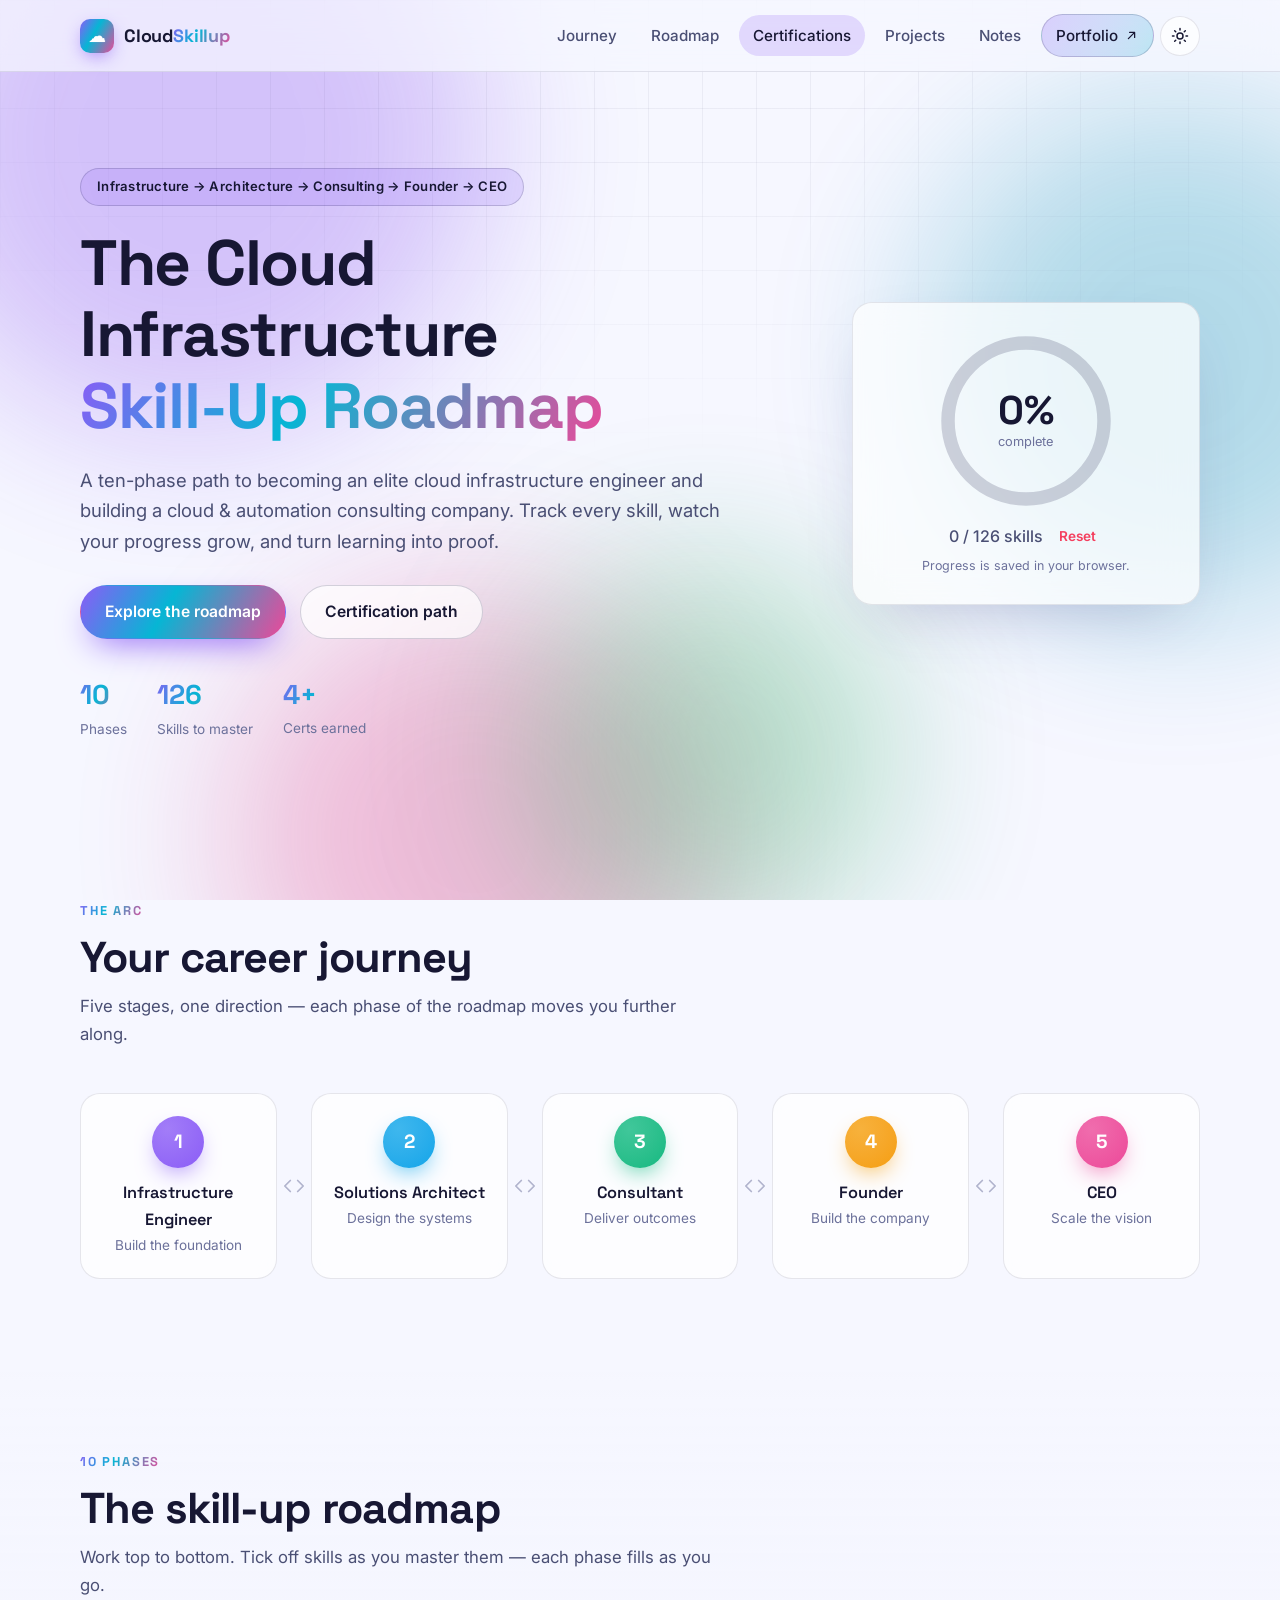
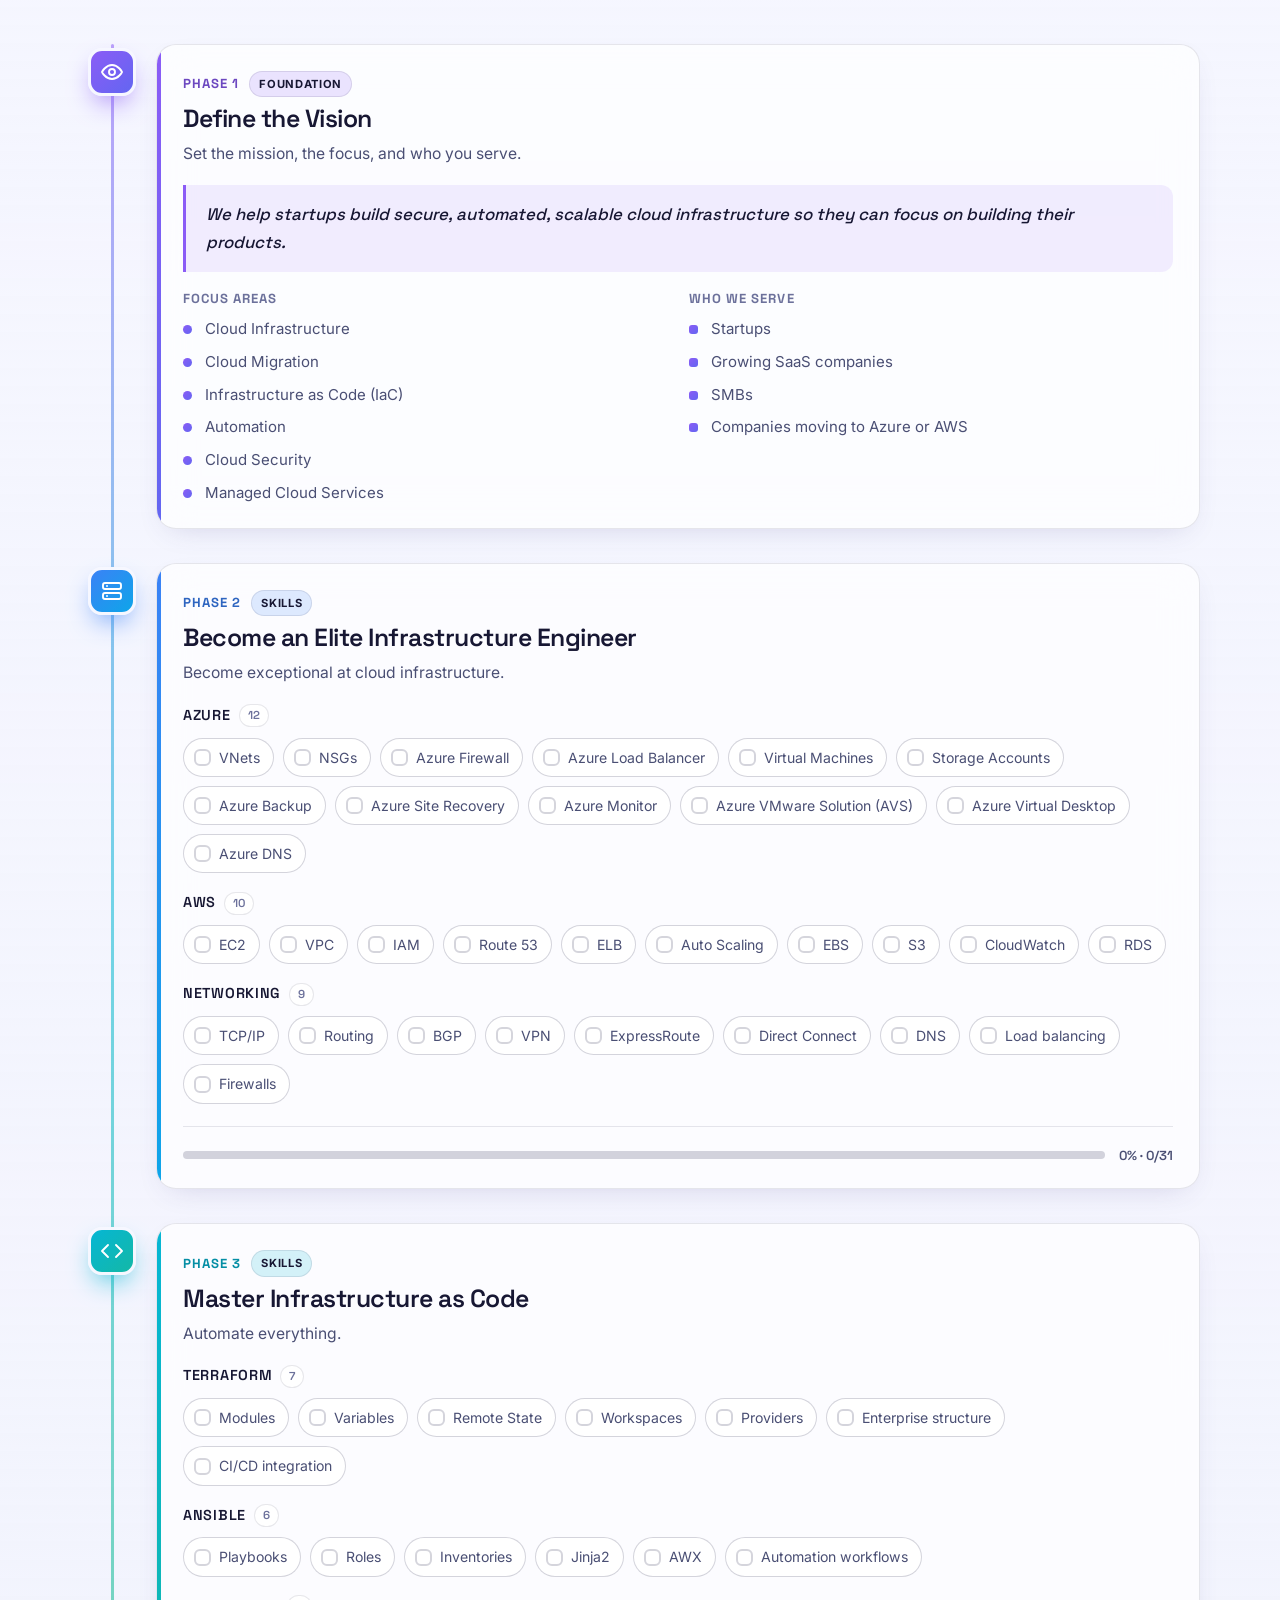
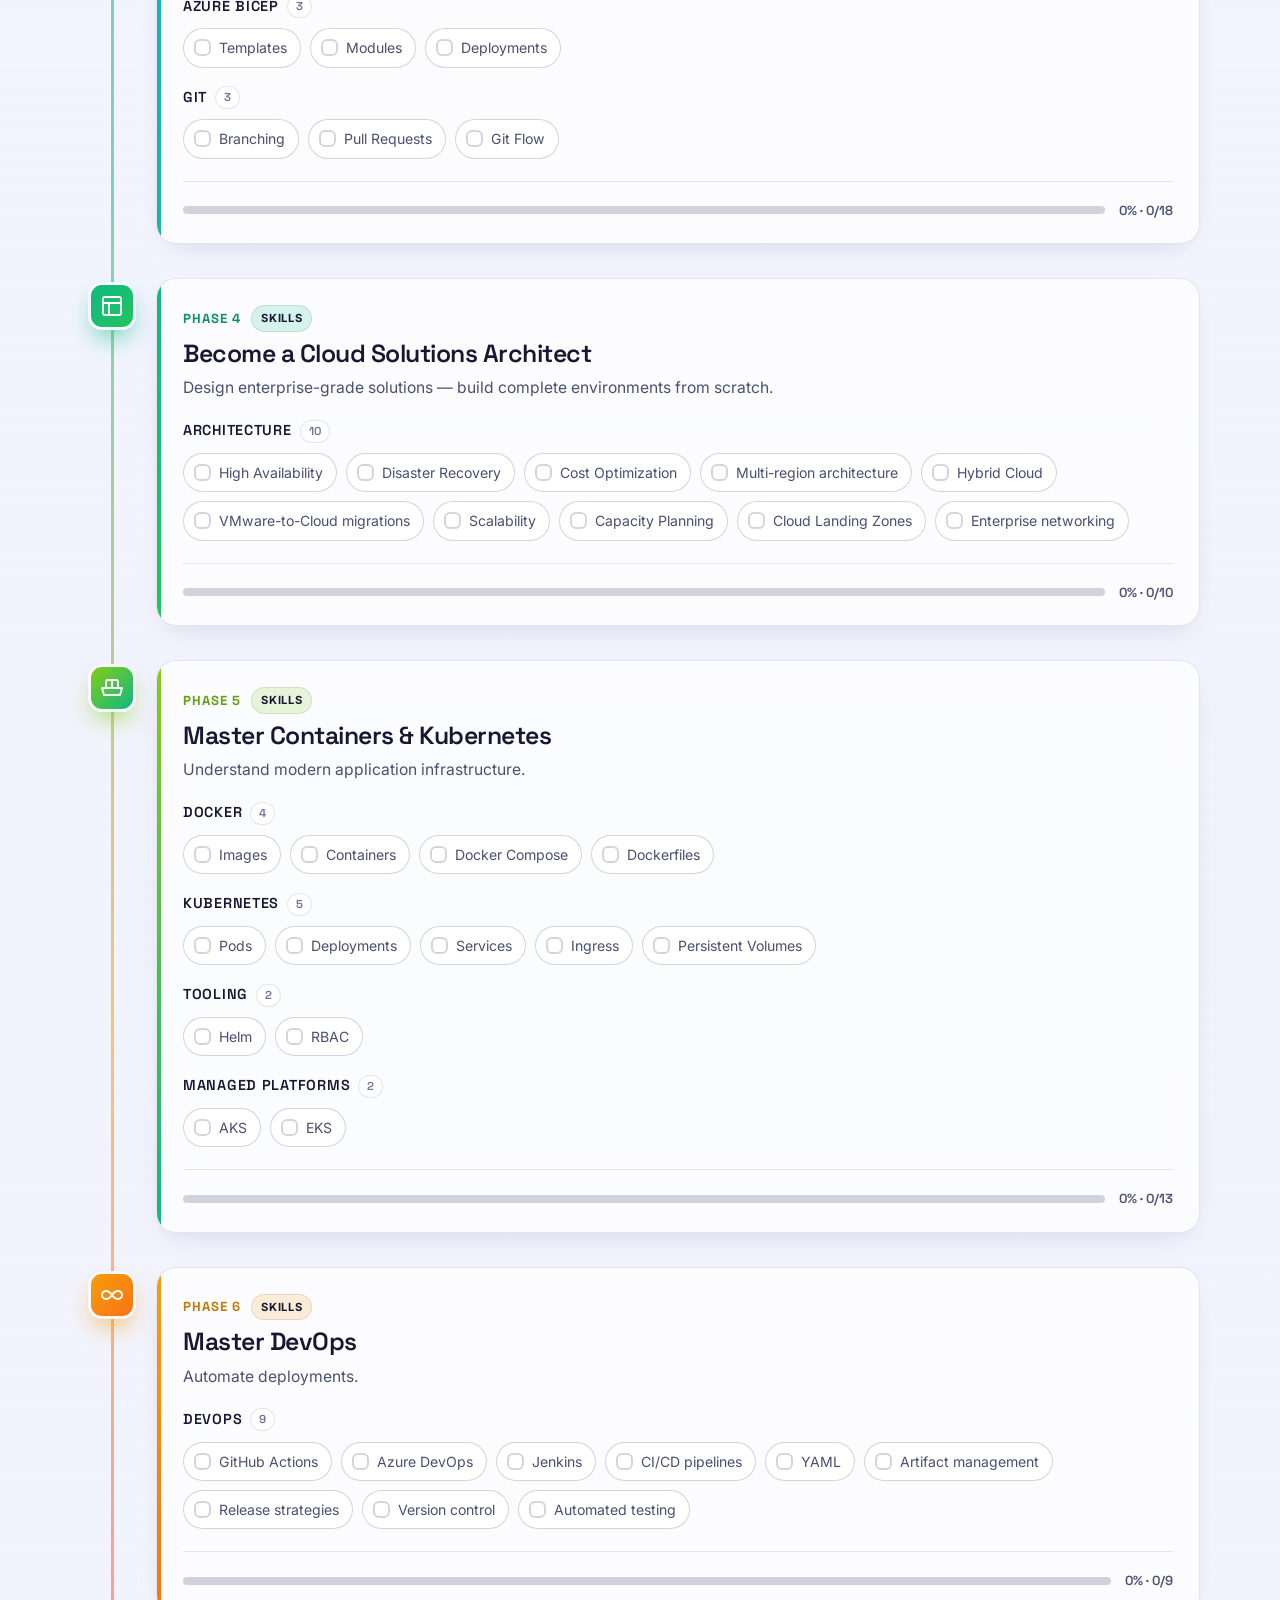
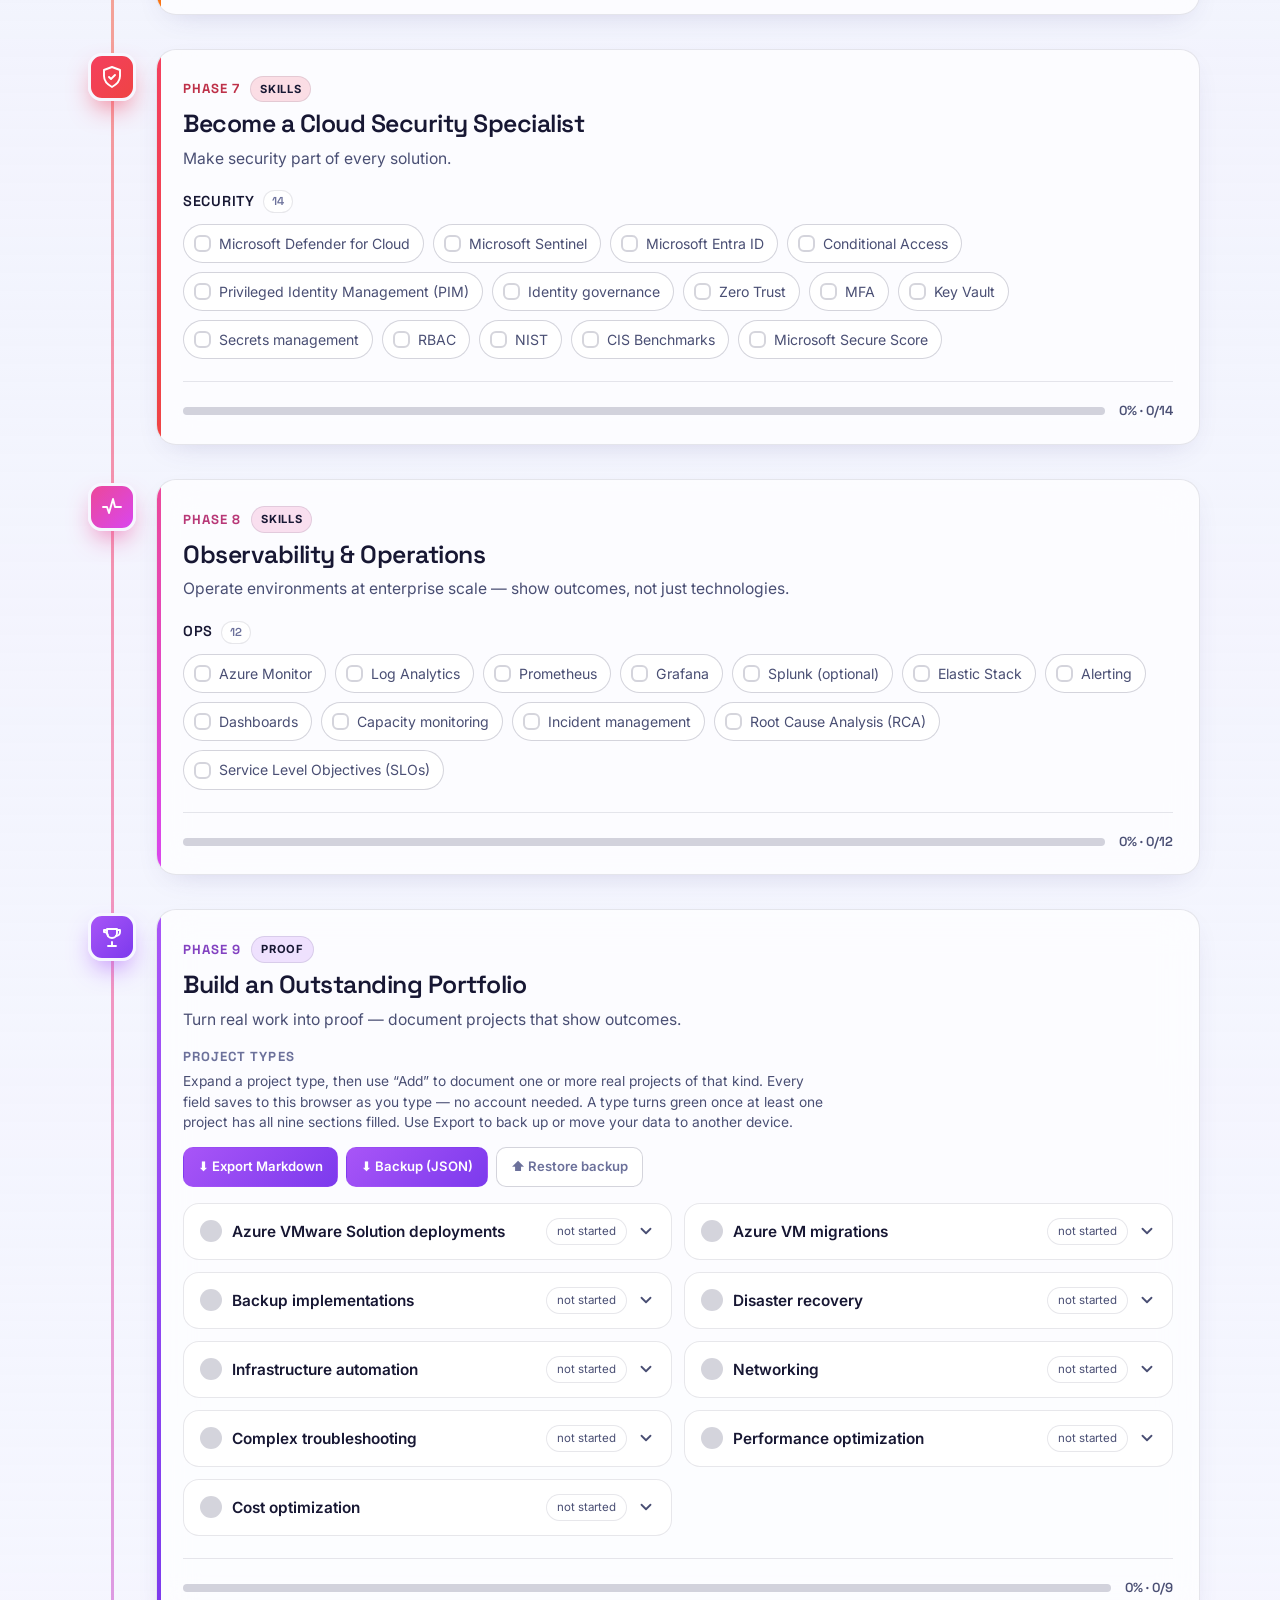
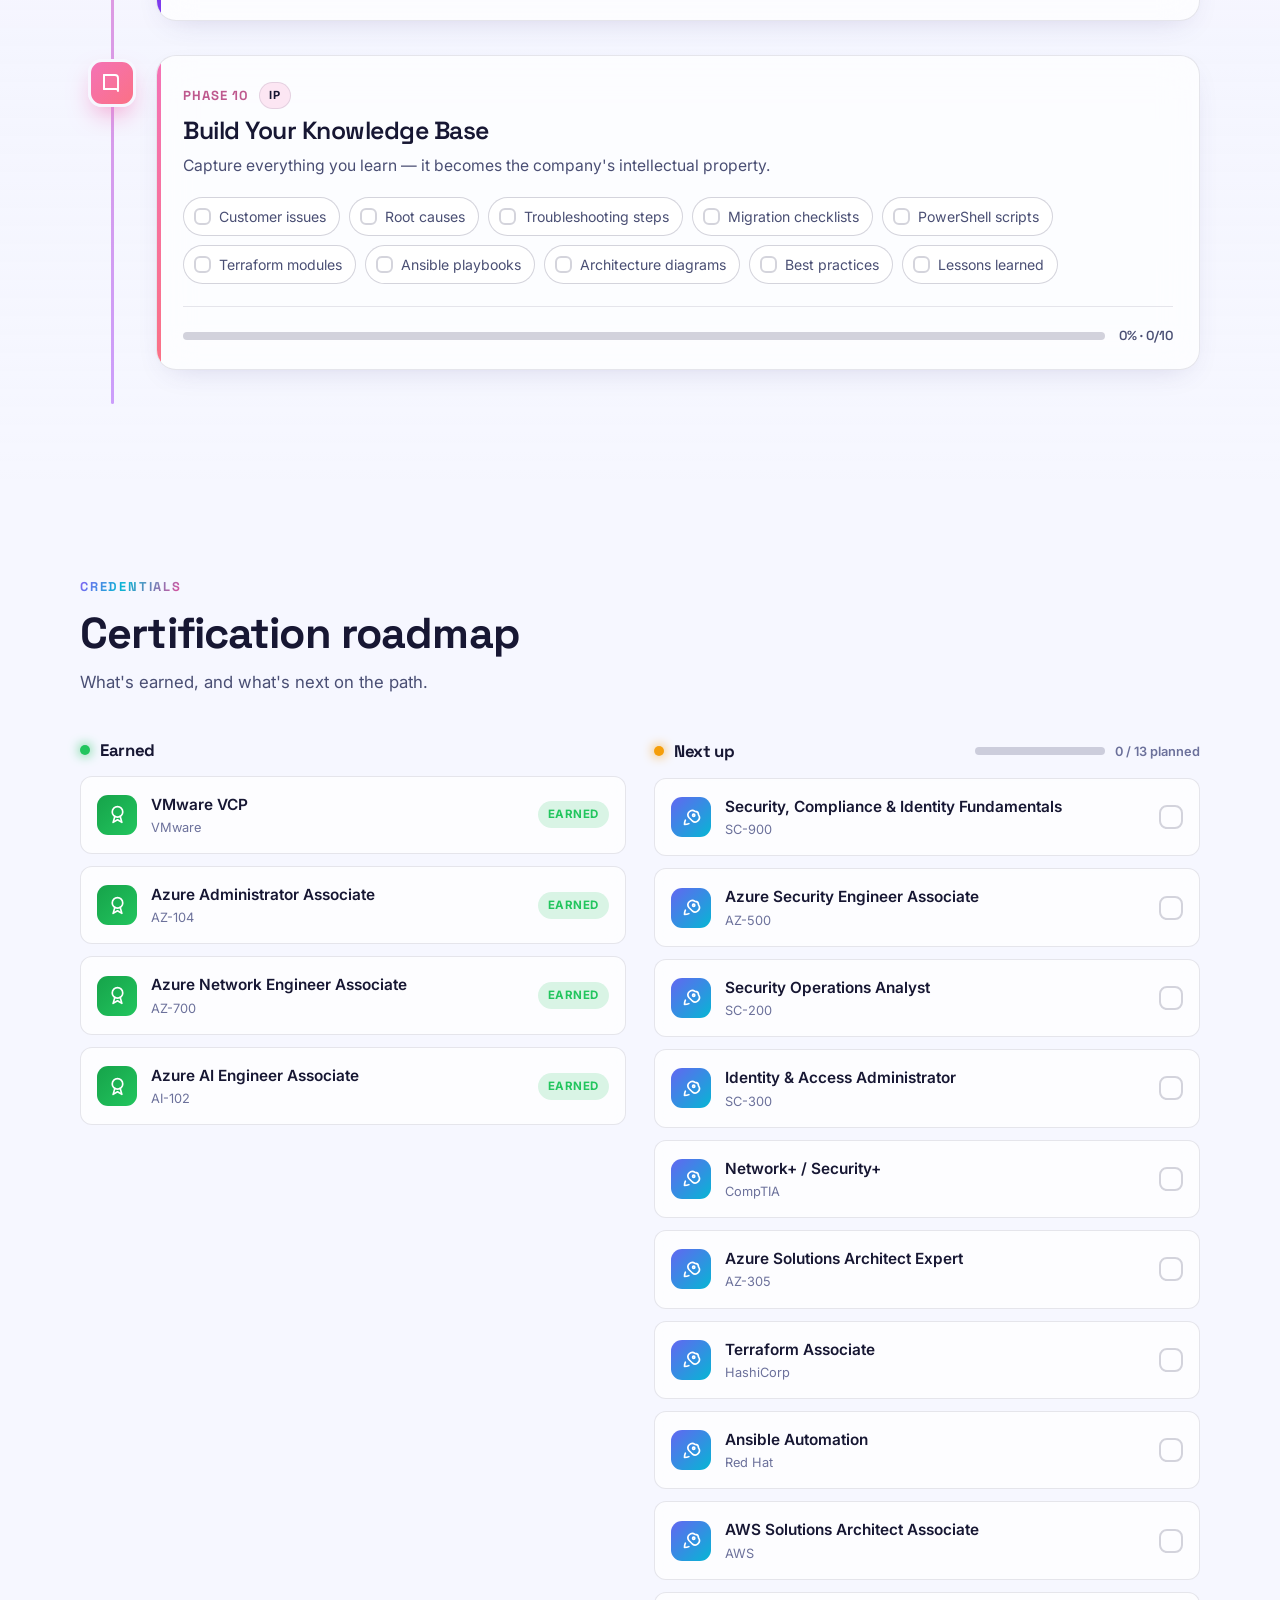
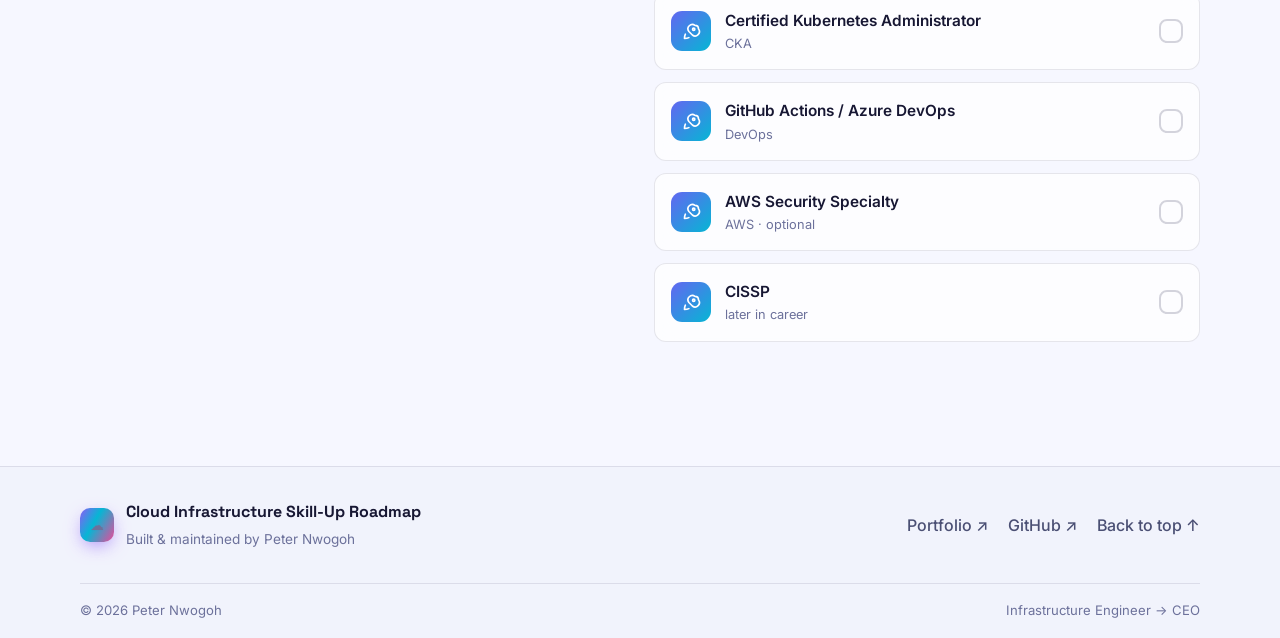
==== commit cdf8a44a: "Add Projects showcase + repo-backed Notes/Blog pages - projects.html/projects.js: standalone gallery" ====
--- a/index.html
+++ b/index.html
@@ -44,6 +44,8 @@
         <a href="#journey" data-spy>Journey</a>
         <a href="#roadmap-section" data-spy>Roadmap</a>
         <a href="#certs" data-spy>Certifications</a>
+        <a href="projects.html">Projects</a>
+        <a href="notes.html">Notes</a>
         <a class="nav__ext" href="https://peternwogoh.github.io/resume-portfolio/" target="_blank" rel="noopener">
           Portfolio
           <svg viewBox="0 0 24 24" fill="none" stroke="currentColor" stroke-width="2" stroke-linecap="round" stroke-linejoin="round"><path d="M7 17 17 7M9 7h8v8"/></svg>
--- a/assets/css/styles.css
+++ b/assets/css/styles.css
@@ -19,6 +19,8 @@
 
   --v1: #8b5cf6;  --v2: #6366f1;  --v3: #06b6d4;  --v4: #10b981;
   --v5: #f59e0b;  --v6: #f43f5e;  --v7: #ec4899;  --v8: #a855f7;
+
+  --c1: #8b5cf6;  --c2: #06b6d4;  /* default accent pair (phases override inline) */
 
   --brand-grad: linear-gradient(120deg, #8b5cf6, #06b6d4 42%, #ec4899);
   --shadow:     0 24px 60px -20px rgba(0, 0, 0, 0.7);
@@ -296,12 +298,76 @@
 /* portfolio */
 .portfolio { margin-top: 18px; display: grid; gap: 22px; }
 .portfolio h4 { font-family: var(--font-head); font-size: 0.82rem; text-transform: uppercase; letter-spacing: 0.08em;
-  color: var(--soft); margin-bottom: 12px; }
-.flow { display: flex; flex-wrap: wrap; gap: 8px; }
-.flow__step { display: inline-flex; align-items: center; gap: 8px; padding: 6px 12px 6px 6px; border-radius: 999px;
-  background: var(--surface-solid); border: 1px solid var(--border); font-size: 0.85rem; color: var(--muted); }
-.flow__step i { display: grid; place-items: center; width: 20px; height: 20px; border-radius: 50%; font-style: normal;
-  font-size: 0.72rem; font-weight: 700; color: #fff; background: linear-gradient(135deg, var(--c1), var(--c2)); }
+  color: var(--soft); margin-bottom: 6px; }
+.portfolio__hint { font-size: 0.86rem; color: var(--muted); line-height: 1.5; margin-bottom: 14px; max-width: 72ch; }
+
+/* export / import toolbar */
+.portfolio__bar { display: flex; flex-wrap: wrap; gap: 8px; margin-bottom: 16px; }
+.pbtn { display: inline-flex; align-items: center; gap: 6px; padding: 8px 14px; border-radius: 10px; cursor: pointer;
+  font: inherit; font-size: 0.82rem; font-weight: 600; color: #fff; border: 1px solid transparent;
+  background: linear-gradient(135deg, var(--c1), var(--c2)); box-shadow: var(--shadow); transition: transform 0.12s ease, filter 0.15s ease; }
+.pbtn:hover { transform: translateY(-1px); filter: brightness(1.06); }
+.pbtn--ghost { background: var(--surface-solid); color: var(--soft); border-color: var(--border-strong); box-shadow: none; }
+.pbtn--ghost:hover { border-color: var(--c1); color: var(--c1); }
+
+.projects { display: grid; gap: 12px; grid-template-columns: 1fr 1fr; align-items: start; }
+.proj { border: 1px solid var(--border); border-radius: 16px; background: var(--surface-solid); overflow: hidden;
+  transition: border-color 0.2s ease, box-shadow 0.2s ease; }
+.proj:hover { border-color: var(--border-strong); }
+.proj.is-complete { border-color: color-mix(in srgb, var(--c1) 55%, var(--border)); }
+
+.proj__head { width: 100%; display: flex; align-items: center; gap: 10px; padding: 14px 16px;
+  background: none; border: 0; cursor: pointer; text-align: left; color: var(--text); font: inherit; }
+.proj__tick { display: grid; place-items: center; flex: 0 0 auto; width: 22px; height: 22px; border-radius: 50%;
+  font-size: 0.7rem; font-weight: 800; color: transparent; background: var(--border-strong);
+  transition: background 0.2s ease, color 0.2s ease; }
+.proj.is-complete .proj__tick { color: #fff; background: linear-gradient(135deg, var(--c1), var(--c2)); }
+.proj__name { flex: 1; font-weight: 600; font-size: 0.96rem; }
+.proj__meta { flex: 0 0 auto; font-size: 0.72rem; color: var(--muted); padding: 3px 10px; border-radius: 999px;
+  background: var(--surface); border: 1px solid var(--border); white-space: nowrap; }
+.proj.is-complete .proj__meta { color: var(--c1); border-color: color-mix(in srgb, var(--c1) 40%, var(--border)); }
+.proj__chev { flex: 0 0 auto; width: 18px; height: 18px; color: var(--muted); transition: transform 0.25s ease; }
+.proj.is-open .proj__chev { transform: rotate(180deg); }
+
+.proj__body { display: none; flex-direction: column; gap: 12px; padding: 4px 16px 18px; }
+.proj.is-open .proj__body { display: flex; }
+.proj__instances { display: flex; flex-direction: column; gap: 12px; }
+.proj__empty { font-size: 0.84rem; color: var(--muted); font-style: italic; margin: 2px 0 4px; }
+
+.proj__add { align-self: flex-start; display: inline-flex; align-items: center; gap: 8px; padding: 9px 15px;
+  border-radius: 10px; cursor: pointer; font: inherit; font-size: 0.84rem; font-weight: 600; color: var(--c1);
+  background: color-mix(in srgb, var(--c1) 10%, var(--surface-solid)); border: 1px dashed color-mix(in srgb, var(--c1) 55%, var(--border));
+  transition: background 0.15s ease, transform 0.12s ease; }
+.proj__add:hover { background: color-mix(in srgb, var(--c1) 18%, var(--surface-solid)); transform: translateY(-1px); }
+.proj__add span { display: grid; place-items: center; width: 18px; height: 18px; border-radius: 50%; font-weight: 800;
+  color: #fff; background: linear-gradient(135deg, var(--c1), var(--c2)); }
+
+/* a single documented project instance */
+.pinst { border: 1px solid var(--border); border-radius: 12px; background: var(--surface); padding: 12px; display: grid; gap: 12px; }
+.pinst.is-complete { border-color: color-mix(in srgb, var(--c1) 45%, var(--border)); }
+.pinst__head { display: flex; align-items: center; gap: 8px; }
+.pinst__badge { display: grid; place-items: center; flex: 0 0 auto; width: 22px; height: 22px; border-radius: 6px;
+  font-size: 0.72rem; font-weight: 800; color: #fff; background: linear-gradient(135deg, var(--c1), var(--c2)); }
+.pinst__title { flex: 1; min-width: 0; padding: 7px 10px; border-radius: 8px; font: inherit; font-size: 0.86rem;
+  font-weight: 600; color: var(--text); background: var(--surface-solid); border: 1px solid var(--border); }
+.pinst__title::placeholder { color: var(--muted); font-weight: 400; }
+.pinst__title:focus { outline: none; border-color: var(--c1); box-shadow: 0 0 0 3px color-mix(in srgb, var(--c1) 20%, transparent); }
+.pinst__del { flex: 0 0 auto; padding: 6px 10px; border-radius: 8px; cursor: pointer; font: inherit; font-size: 0.74rem;
+  font-weight: 600; color: var(--muted); background: none; border: 1px solid var(--border);
+  transition: color 0.15s ease, border-color 0.15s ease, background 0.15s ease; }
+.pinst__del:hover { color: #fff; background: #e5484d; border-color: #e5484d; }
+.pinst__fields { display: grid; gap: 12px; }
+
+.proj__field { display: grid; gap: 6px; }
+.proj__field label { display: flex; align-items: center; gap: 8px; font-size: 0.82rem; font-weight: 600; color: var(--soft); }
+.proj__field label i { display: grid; place-items: center; width: 20px; height: 20px; border-radius: 50%; font-style: normal;
+  font-size: 0.7rem; font-weight: 700; color: #fff; background: linear-gradient(135deg, var(--c1), var(--c2)); flex: 0 0 auto; }
+.proj__field textarea { width: 100%; resize: vertical; min-height: 44px; padding: 10px 12px; border-radius: 10px;
+  background: var(--surface-solid); border: 1px solid var(--border); color: var(--text); font: inherit; font-size: 0.88rem;
+  line-height: 1.5; transition: border-color 0.15s ease, box-shadow 0.15s ease; }
+.proj__field textarea::placeholder { color: var(--muted); opacity: 0.7; }
+.proj__field textarea:focus { outline: none; border-color: var(--c1);
+  box-shadow: 0 0 0 3px color-mix(in srgb, var(--c1) 22%, transparent); }
 
 /* knowledge */
 .knowledge { margin-top: 18px; }
@@ -393,6 +459,7 @@
   .nav__menu.is-open { transform: none; opacity: 1; pointer-events: auto; }
   .theme-btn { align-self: flex-start; }
   .vision__cols { grid-template-columns: 1fr; }
+  .projects { grid-template-columns: 1fr; }
   .journey { gap: 10px; }
   .jstep__link { display: none; }
   .jstep { flex-basis: calc(50% - 6px); }
@@ -409,3 +476,277 @@
   * { animation: none !important; transition: none !important; scroll-behavior: auto !important; }
   .reveal, .phase { opacity: 1; transform: none; }
 }
+
+/* ============================================================================
+   Interior pages — Projects showcase + Notes / Blog
+   Reuses tokens, .wrap, .section, .hero, .pbtn, .pill, .grad from the SPA.
+   ========================================================================== */
+
+/* --- shared interior helpers ------------------------------------------------ */
+.subhero { padding-top: 118px; padding-bottom: 20px; min-height: 0; }
+.subhero .hero__lead { max-width: 66ch; }
+.subhero code { font-family: ui-monospace, "Cascadia Code", monospace; font-size: 0.86em;
+  background: color-mix(in srgb, var(--v1) 16%, transparent); color: var(--text);
+  padding: 1px 6px; border-radius: 6px; }
+.section--tight { padding-top: 26px; padding-bottom: 26px; }
+.section--top0  { padding-top: 0; }
+.inline-link { color: var(--v3); text-decoration: none; border-bottom: 1px dashed color-mix(in srgb, var(--v3) 60%, transparent); }
+.inline-link:hover { color: var(--v7); border-color: var(--v7); }
+
+/* stats row on the subhero */
+.showcase__stats { display: flex; gap: 30px; margin-top: 30px; flex-wrap: wrap; }
+.stat { display: flex; flex-direction: column; }
+.stat b { font-family: var(--font-head); font-size: 1.7rem; line-height: 1;
+  background: var(--brand-grad); -webkit-background-clip: text; background-clip: text; color: transparent; }
+.stat span { font-size: 0.85rem; color: var(--soft); margin-top: 4px; }
+
+/* toolbar: filters/search on the left, actions on the right */
+.toolbar { display: flex; flex-wrap: wrap; gap: 14px; align-items: center;
+  justify-content: space-between; margin-bottom: 20px; }
+.toolbar__filters { display: flex; flex-wrap: wrap; gap: 8px; align-items: center; }
+.toolbar__actions { display: flex; flex-wrap: wrap; gap: 8px; }
+.toolbar__count { font-size: 0.85rem; color: var(--soft); }
+
+/* filter chips (Projects) */
+.pchip { display: inline-flex; align-items: center; gap: 7px; padding: 7px 13px;
+  border-radius: 999px; cursor: pointer; font-size: 0.86rem; font-weight: 600;
+  color: var(--muted); background: var(--surface-solid);
+  border: 1px solid var(--border-strong); transition: all .18s ease; }
+.pchip:hover { transform: translateY(-1px); color: var(--text); border-color: var(--v1); }
+.pchip.is-active { color: #fff; background: var(--brand-grad); border-color: transparent;
+  box-shadow: var(--shadow-sm); }
+.pchip__n { display: inline-grid; place-items: center; min-width: 20px; height: 20px; padding: 0 5px;
+  border-radius: 999px; font-size: 0.72rem; font-weight: 800;
+  background: color-mix(in srgb, var(--text) 12%, transparent); color: var(--text); }
+.pchip.is-active .pchip__n { background: rgba(255,255,255,0.28); color: #fff; }
+
+/* project card grid */
+.pgrid { display: grid; grid-template-columns: repeat(auto-fill, minmax(340px, 1fr)); gap: 20px; }
+.pcard { position: relative; display: flex; flex-direction: column;
+  background: var(--surface); backdrop-filter: blur(var(--glass-blur));
+  border: 1px solid var(--border); border-radius: var(--radius);
+  box-shadow: var(--shadow-sm); overflow: hidden; transition: transform .2s ease, box-shadow .2s ease; }
+.pcard::before { content: ""; position: absolute; inset: 0 auto 0 0; width: 4px;
+  background: linear-gradient(180deg, var(--ac, var(--v1)), color-mix(in srgb, var(--ac, var(--v1)) 20%, transparent)); }
+.pcard:hover { transform: translateY(-4px); box-shadow: var(--shadow); }
+.pcard__head { padding: 16px 52px 0 24px; }
+.pcard__type { display: inline-block; font-size: 0.74rem; font-weight: 700; letter-spacing: .04em;
+  text-transform: uppercase; color: var(--ac, var(--v1)); margin-bottom: 6px; }
+.pcard__name { font-family: var(--font-head); font-size: 1.12rem; color: var(--text);
+  margin: 12px 0 4px; padding: 0 20px 0 24px; line-height: 1.3; }
+.pcard__badge { position: absolute; top: 16px; right: 16px; font-size: 0.7rem; font-weight: 800;
+  padding: 3px 9px; border-radius: 999px; letter-spacing: .03em;
+  background: color-mix(in srgb, var(--v4) 20%, transparent); color: var(--v4);
+  border: 1px solid color-mix(in srgb, var(--v4) 40%, transparent); }
+.pcard:not(.is-complete) .pcard__badge { background: color-mix(in srgb, var(--soft) 18%, transparent);
+  color: var(--soft); border-color: color-mix(in srgb, var(--soft) 34%, transparent); }
+.pcard__sections { padding: 6px 20px 8px 24px; display: flex; flex-direction: column; gap: 12px; }
+.psec { display: flex; flex-direction: column; gap: 3px; }
+.psec__label { font-size: 0.72rem; font-weight: 700; letter-spacing: .04em; text-transform: uppercase; color: var(--soft); }
+.psec__text { font-size: 0.9rem; color: var(--muted); line-height: 1.55; white-space: pre-wrap; }
+.pcard__foot { margin-top: auto; padding: 12px 20px 16px 24px; border-top: 1px solid var(--border);
+  display: flex; align-items: center; justify-content: space-between; }
+.pcard__count { font-size: 0.78rem; color: var(--soft); }
+.pcard__edit { font-size: 0.82rem; font-weight: 600; color: var(--v3); text-decoration: none;
+  border-bottom: 1px dashed color-mix(in srgb, var(--v3) 55%, transparent); }
+.pcard__edit:hover { color: var(--v7); border-color: var(--v7); }
+
+/* empty state (shared) */
+.showcase__empty { text-align: center; max-width: 44ch; margin: 30px auto; padding: 36px 26px;
+  background: var(--surface); border: 1px dashed var(--border-strong); border-radius: var(--radius); }
+.showcase__empty-mark { font-size: 2.4rem; margin-bottom: 8px; }
+.showcase__empty h3 { font-family: var(--font-head); color: var(--text); margin: 0 0 8px; }
+.showcase__empty p { color: var(--muted); font-size: 0.92rem; line-height: 1.6; margin: 0; }
+
+/* ============================================================ Notes / Blog */
+.note-editor { background: var(--surface); backdrop-filter: blur(var(--glass-blur));
+  border: 1px solid var(--border); border-radius: var(--radius);
+  box-shadow: var(--shadow-sm); padding: 22px 24px 24px; }
+.note-editor__head { margin-bottom: 14px; }
+.note-editor__head h2 { font-family: var(--font-head); font-size: 1.2rem; color: var(--text); margin: 0; }
+.note-form { display: flex; flex-direction: column; gap: 12px; }
+.nfield { width: 100%; font-family: var(--font-body); font-size: 0.95rem; color: var(--text);
+  background: var(--surface-solid); border: 1px solid var(--border-strong); border-radius: var(--radius-sm);
+  padding: 11px 14px; transition: border-color .18s ease, box-shadow .18s ease; }
+.nfield::placeholder { color: var(--soft); }
+.nfield:focus { outline: none; border-color: var(--v1);
+  box-shadow: 0 0 0 3px color-mix(in srgb, var(--v1) 22%, transparent); }
+.nfield--area { resize: vertical; min-height: 150px; line-height: 1.6; font-family: ui-monospace, "Cascadia Code", monospace; font-size: 0.9rem; }
+.nfield--search { max-width: 320px; }
+.note-form__actions { display: flex; gap: 10px; flex-wrap: wrap; }
+
+/* tag filter bar */
+.tagbar { display: flex; flex-wrap: wrap; gap: 7px; margin-bottom: 18px; }
+
+/* note list */
+.note-list { display: flex; flex-direction: column; gap: 16px; }
+.note { position: relative; background: var(--surface); backdrop-filter: blur(var(--glass-blur));
+  border: 1px solid var(--border); border-radius: var(--radius); box-shadow: var(--shadow-sm);
+  padding: 18px 22px 20px; transition: box-shadow .2s ease, transform .2s ease; }
+.note:hover { box-shadow: var(--shadow); }
+.note__head { display: flex; align-items: flex-start; justify-content: space-between; gap: 14px; }
+.note__title { font-family: var(--font-head); font-size: 1.14rem; color: var(--text); margin: 0; line-height: 1.3; }
+.note__actions { display: flex; gap: 6px; flex-shrink: 0; }
+.note__act { display: inline-grid; place-items: center; width: 30px; height: 30px; border-radius: 8px;
+  cursor: pointer; background: var(--surface-solid); border: 1px solid var(--border-strong);
+  color: var(--muted); font-size: 0.85rem; transition: all .16s ease; }
+.note__act:hover { color: var(--text); border-color: var(--v3); transform: translateY(-1px); }
+.note__act--del:hover { color: var(--v6); border-color: var(--v6); }
+.note__meta { font-size: 0.76rem; color: var(--soft); margin: 6px 0 0; }
+.note__tags { display: flex; flex-wrap: wrap; gap: 6px; margin: 10px 0 0; }
+.tag { font-size: 0.74rem; font-weight: 600; color: var(--v3); padding: 2px 9px; border-radius: 999px;
+  background: color-mix(in srgb, var(--v3) 14%, transparent);
+  border: 1px solid color-mix(in srgb, var(--v3) 32%, transparent); }
+.note__body { color: var(--muted); font-size: 0.94rem; line-height: 1.65; margin-top: 14px; }
+.note__body h3, .note__body h4, .note__body h5, .note__body h6 {
+  font-family: var(--font-head); color: var(--text); margin: 16px 0 6px; line-height: 1.3; }
+.note__body h3 { font-size: 1.12rem; } .note__body h4 { font-size: 1rem; }
+.note__body p { margin: 8px 0; }
+.note__body ul, .note__body ol { margin: 8px 0; padding-left: 22px; }
+.note__body li { margin: 3px 0; }
+.note__body a { color: var(--v3); text-decoration: none; border-bottom: 1px solid color-mix(in srgb, var(--v3) 45%, transparent); }
+.note__body a:hover { color: var(--v7); }
+.note__body code { font-family: ui-monospace, "Cascadia Code", monospace; font-size: 0.86em;
+  background: color-mix(in srgb, var(--v1) 15%, transparent); color: var(--text); padding: 1px 6px; border-radius: 6px; }
+.note__body pre { background: var(--surface-solid); border: 1px solid var(--border-strong);
+  border-radius: var(--radius-sm); padding: 14px 16px; overflow-x: auto; margin: 12px 0; }
+.note__body pre code { background: none; padding: 0; font-size: 0.85em; color: var(--muted); }
+.note__body strong { color: var(--text); }
+
+/* "no results" line under search */
+.note-none { text-align: center; color: var(--soft); font-size: 0.92rem; padding: 24px 0; }
+
+@media (max-width: 620px) {
+  .toolbar { flex-direction: column; align-items: stretch; }
+  .toolbar__actions { justify-content: flex-start; }
+  .nfield--search { max-width: none; }
+  .pgrid { grid-template-columns: 1fr; }
+}
+
+/* ============================================================================
+   Notes / Blog — repo-backed blog: cards, reader, composer
+   ========================================================================== */
+
+/* --- list cards: excerpt + read-more --- */
+.post__excerpt{
+  margin: .1rem 0 .2rem;
+  color: var(--muted);
+  font-size: .95rem;
+  line-height: 1.6;
+}
+.post__more{
+  align-self: flex-start;
+  margin-top: .35rem;
+  font-weight: 600;
+  font-size: .9rem;
+  color: var(--ac, var(--v1));
+  text-decoration: none;
+  border-bottom: 1px solid transparent;
+  transition: border-color .18s ease, transform .18s ease;
+}
+.post__more:hover{ border-bottom-color: currentColor; transform: translateX(2px); }
+.note__title a{ color: inherit; text-decoration: none; }
+.note__title a:hover{ color: var(--ac, var(--v1)); }
+
+/* --- reader (single post) --- */
+.wrap--reader{ max-width: 820px; }
+.reader__back{
+  display: inline-flex; align-items: center; gap: .35rem;
+  margin-bottom: 1.1rem;
+  padding: .5rem .9rem;
+  font: inherit; font-weight: 600; font-size: .9rem;
+  color: var(--text);
+  background: var(--card);
+  border: 1px solid var(--line);
+  border-radius: 999px;
+  cursor: pointer;
+  transition: border-color .18s ease, transform .18s ease, background .18s ease;
+}
+.reader__back:hover{ transform: translateX(-3px); border-color: var(--v1); }
+.reader__post{
+  background: var(--card);
+  border: 1px solid var(--line);
+  border-radius: 20px;
+  padding: clamp(1.3rem, 3.5vw, 2.6rem);
+  box-shadow: 0 18px 50px -30px rgba(0,0,0,.6);
+}
+.reader__title{
+  font-family: "Space Grotesk", system-ui, sans-serif;
+  font-size: clamp(1.7rem, 4.2vw, 2.5rem);
+  line-height: 1.15;
+  margin: 0 0 .5rem;
+}
+.reader__meta{
+  display: flex; flex-wrap: wrap; align-items: center; gap: .5rem .8rem;
+  color: var(--muted); font-size: .9rem;
+  padding-bottom: 1.1rem; margin-bottom: 1.3rem;
+  border-bottom: 1px solid var(--line);
+}
+.reader__tags{ display: inline-flex; flex-wrap: wrap; gap: .4rem; }
+.reader__tags .tag{ text-decoration: none; }
+.reader__loading{ color: var(--muted); font-style: italic; }
+.reader__body{ font-size: 1.02rem; }
+
+/* --- composer (author-only writing aid) --- */
+.composer{
+  background: var(--card);
+  border: 1px solid var(--line);
+  border-radius: 20px;
+  padding: clamp(1.1rem, 3vw, 1.9rem);
+  box-shadow: 0 18px 50px -30px rgba(0,0,0,.6);
+}
+.composer__head{
+  display: flex; flex-wrap: wrap; align-items: center; gap: .6rem 1rem;
+  margin-bottom: 1rem;
+}
+.composer__head h2{ margin: 0; font-size: 1.25rem; }
+.composer__badge{
+  font-size: .75rem; font-weight: 600; letter-spacing: .02em;
+  color: var(--v3);
+  padding: .28rem .6rem;
+  border: 1px solid color-mix(in srgb, var(--v3) 45%, transparent);
+  border-radius: 999px;
+  background: color-mix(in srgb, var(--v3) 12%, transparent);
+}
+.composer__row{ display: grid; grid-template-columns: 1fr 2fr; gap: .7rem; }
+.composer__out{ margin-top: 1.3rem; display: grid; gap: 1rem; }
+.composer__how{
+  margin: 0; color: var(--muted); font-size: .92rem; line-height: 1.6;
+  padding: .8rem 1rem;
+  background: color-mix(in srgb, var(--v1) 8%, transparent);
+  border: 1px dashed var(--line);
+  border-radius: 12px;
+}
+
+/* --- generated-file code blocks --- */
+.codeblock{
+  border: 1px solid var(--line);
+  border-radius: 14px;
+  overflow: hidden;
+  background: color-mix(in srgb, var(--bg) 60%, #000 10%);
+}
+.codeblock__bar{
+  display: flex; align-items: center; justify-content: space-between; gap: .6rem;
+  padding: .5rem .7rem .5rem .9rem;
+  background: color-mix(in srgb, var(--card) 70%, transparent);
+  border-bottom: 1px solid var(--line);
+}
+.codeblock__name{
+  font-family: ui-monospace, SFMono-Regular, Menlo, monospace;
+  font-size: .82rem; color: var(--muted);
+}
+.codeblock__btns{ display: inline-flex; gap: .4rem; }
+.codebox{
+  width: 100%;
+  border: 0; outline: none; resize: vertical;
+  padding: .8rem .9rem;
+  background: transparent;
+  color: var(--text);
+  font-family: ui-monospace, SFMono-Regular, Menlo, monospace;
+  font-size: .82rem; line-height: 1.55;
+}
+.pbtn--sm{ padding: .34rem .7rem; font-size: .8rem; }
+
+@media (max-width: 640px){
+  .composer__row{ grid-template-columns: 1fr; }
+}
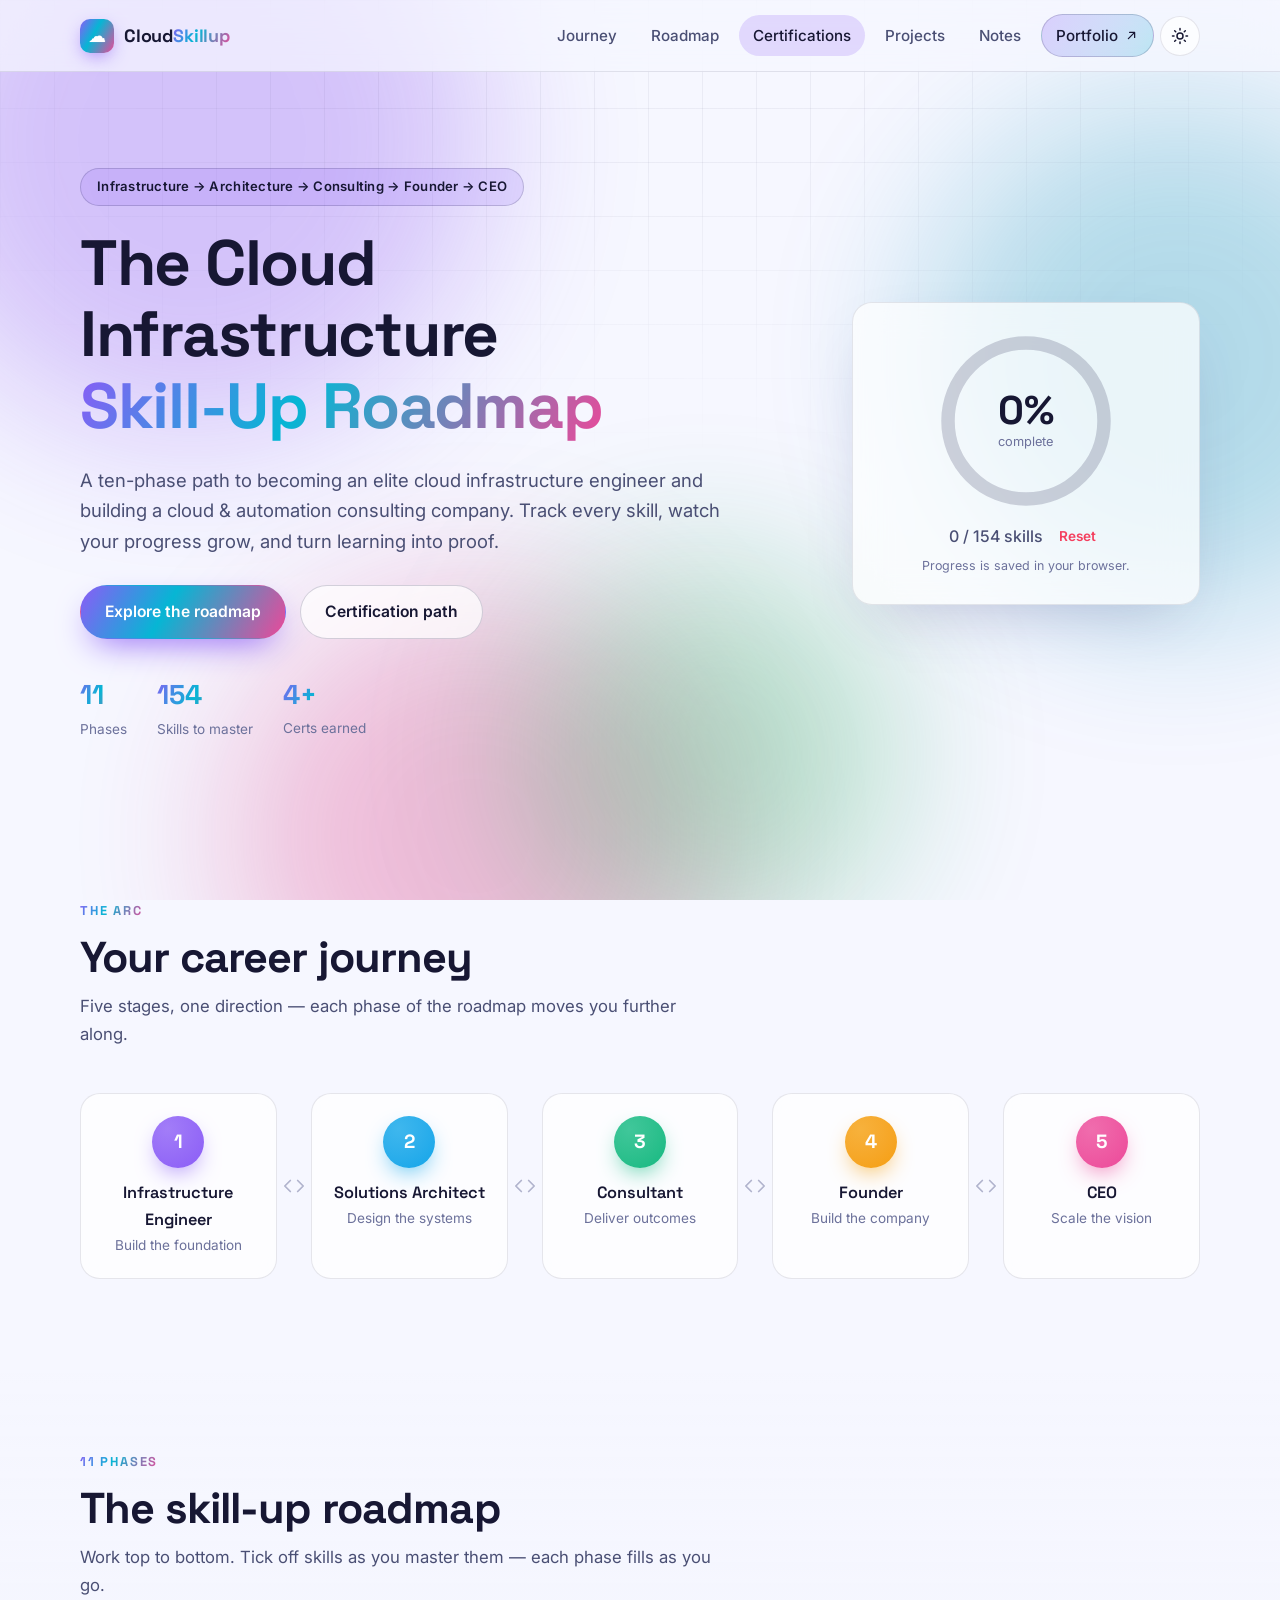
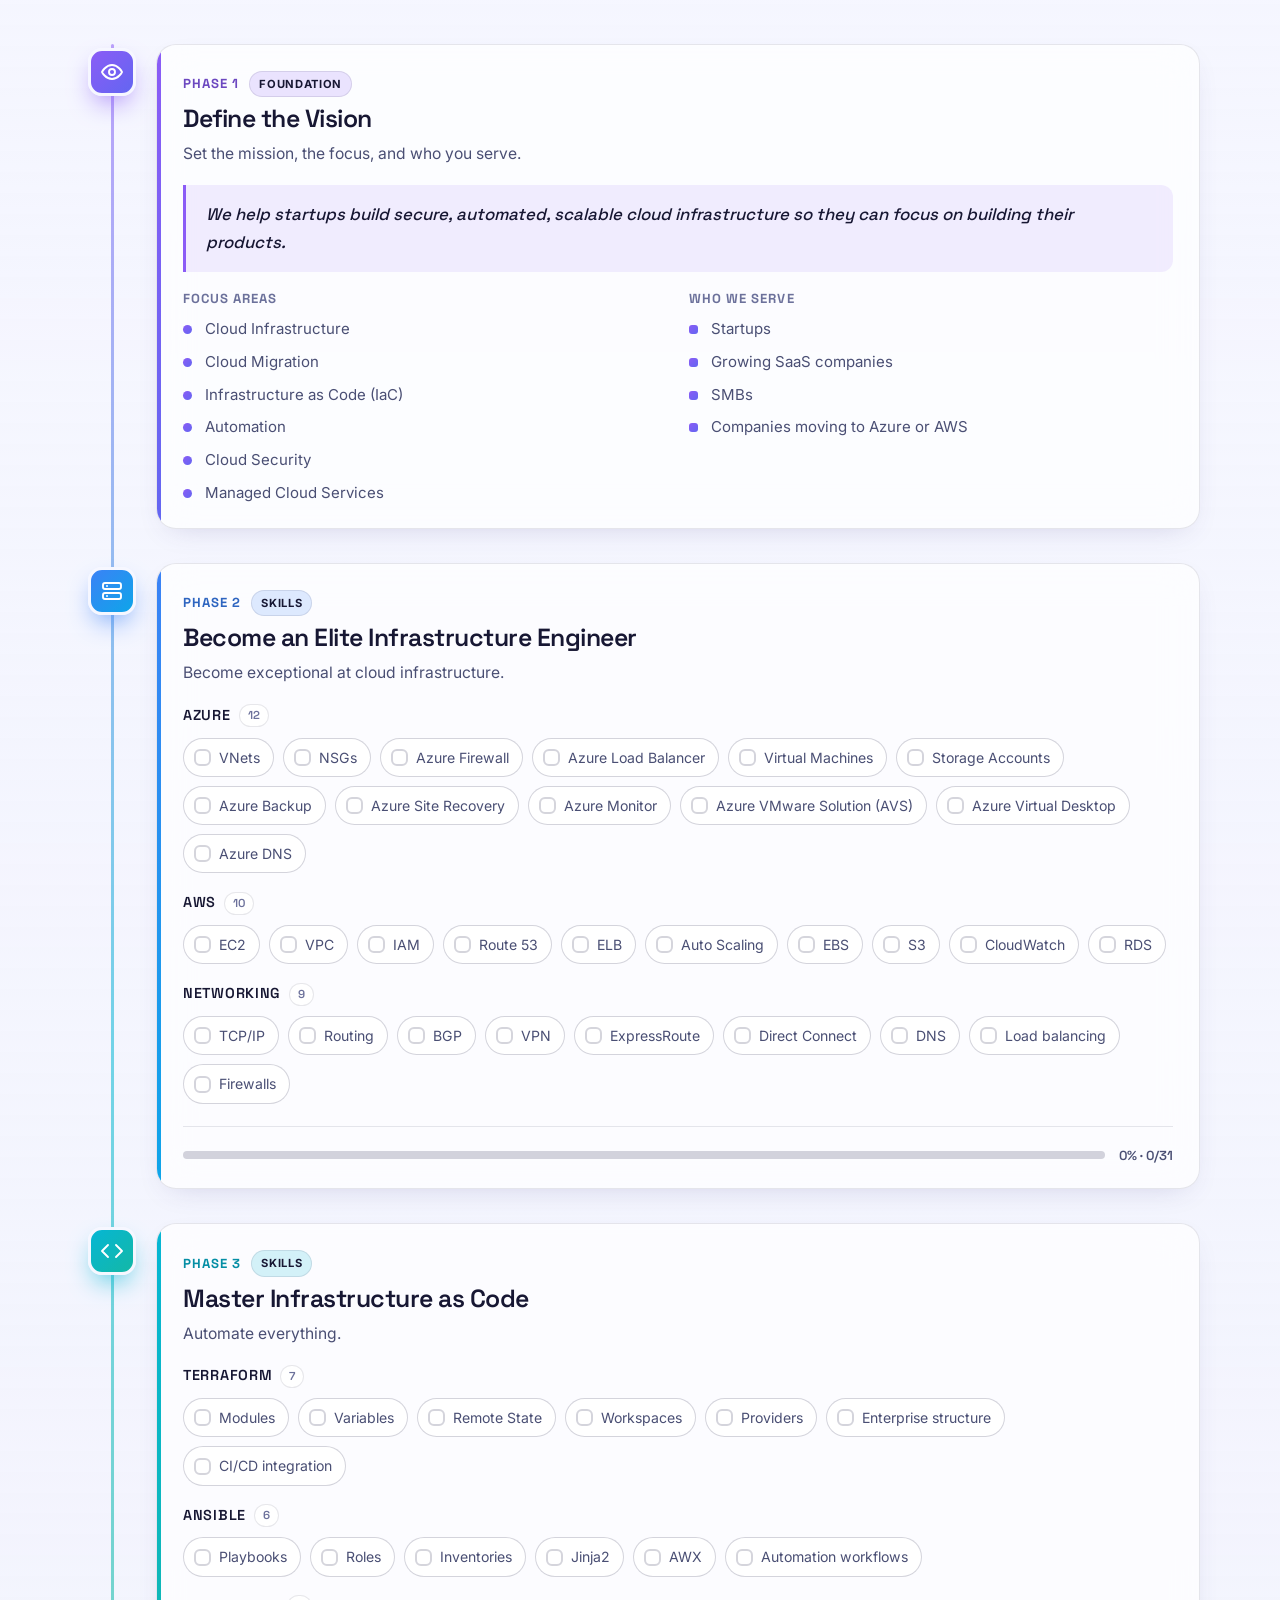
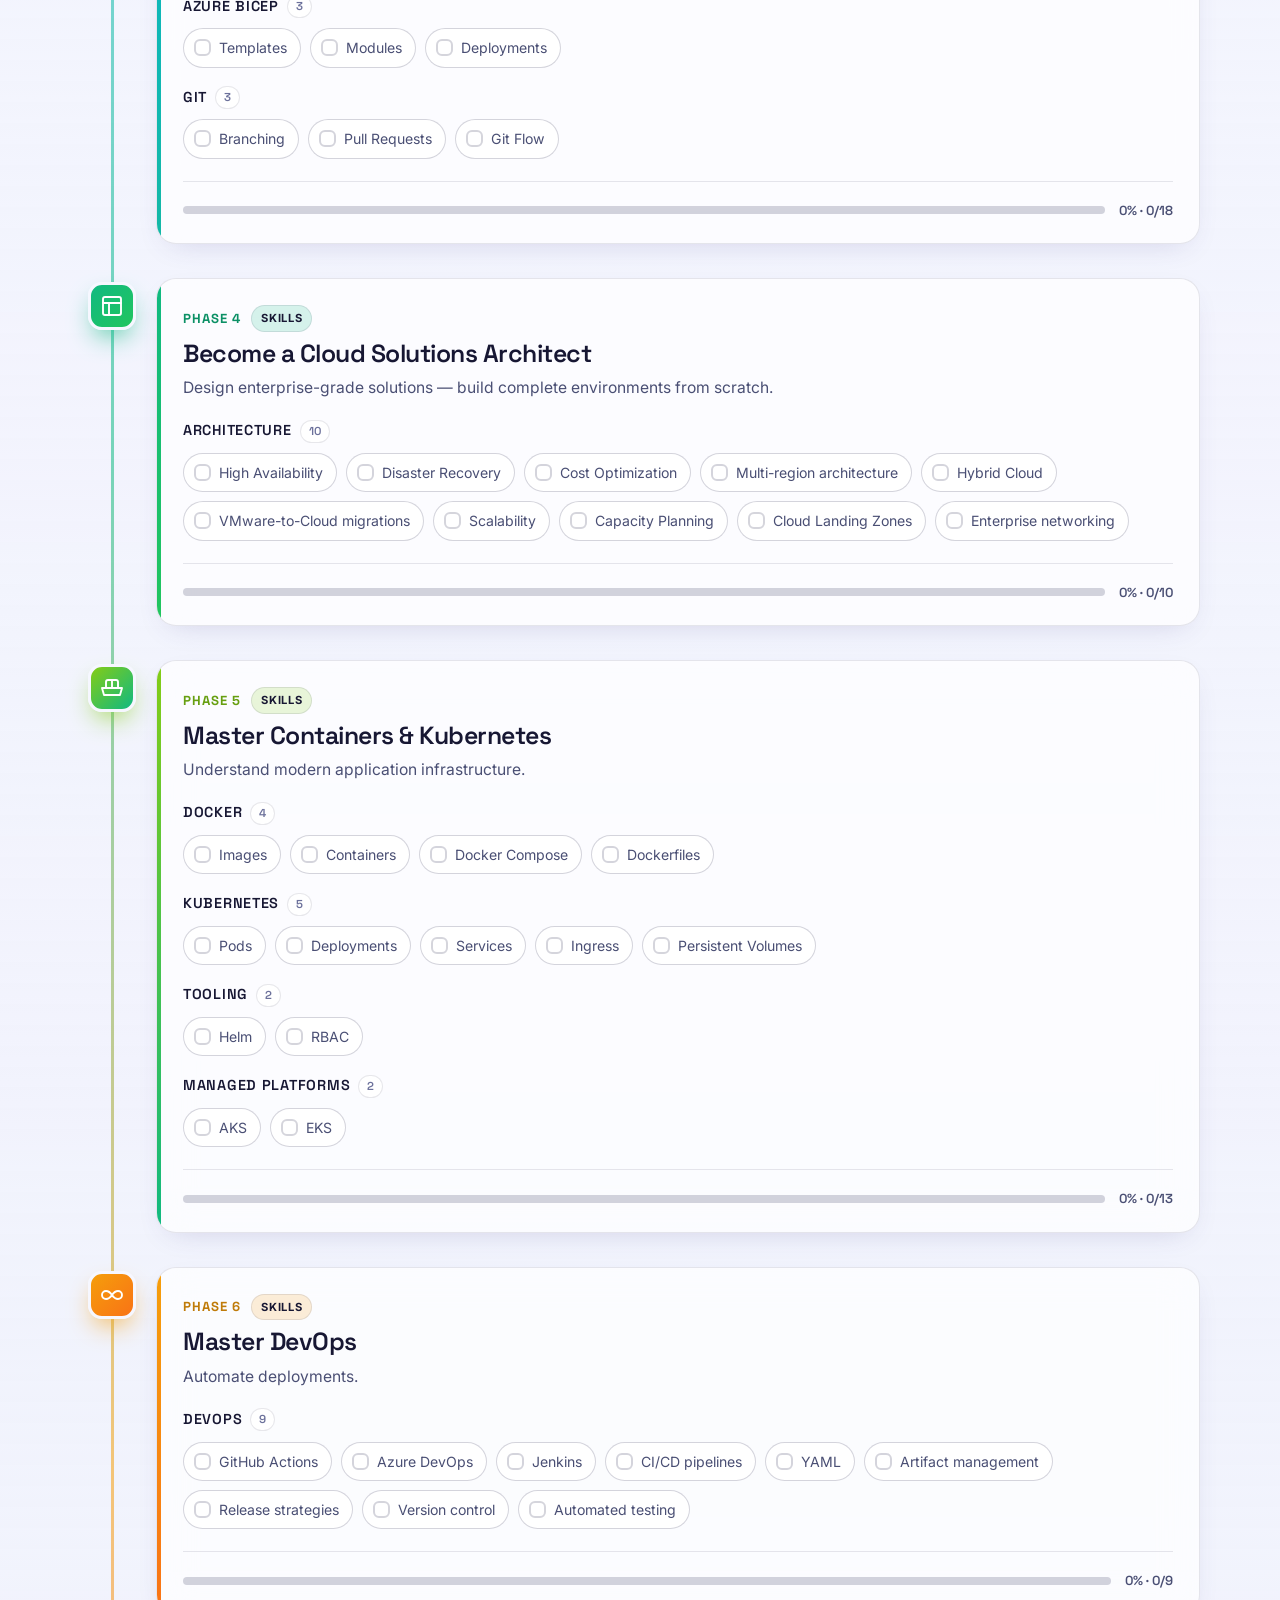
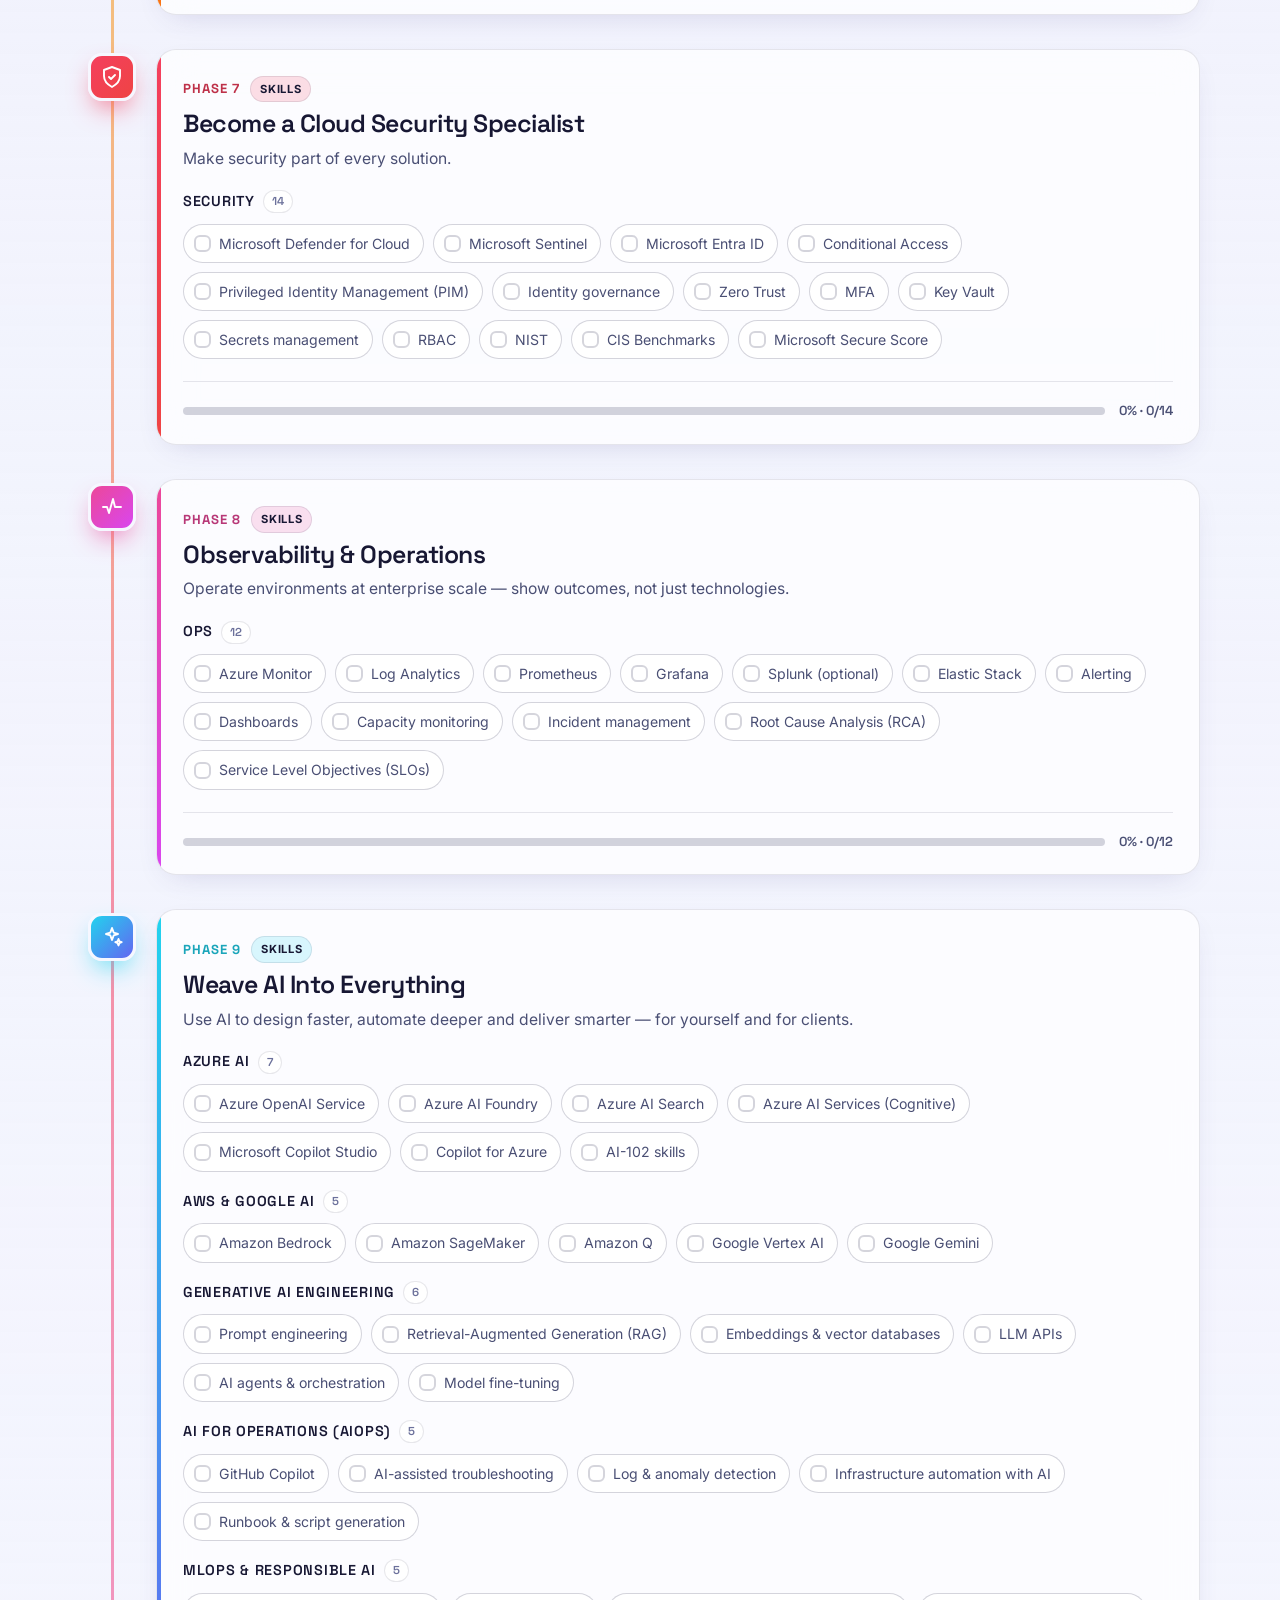
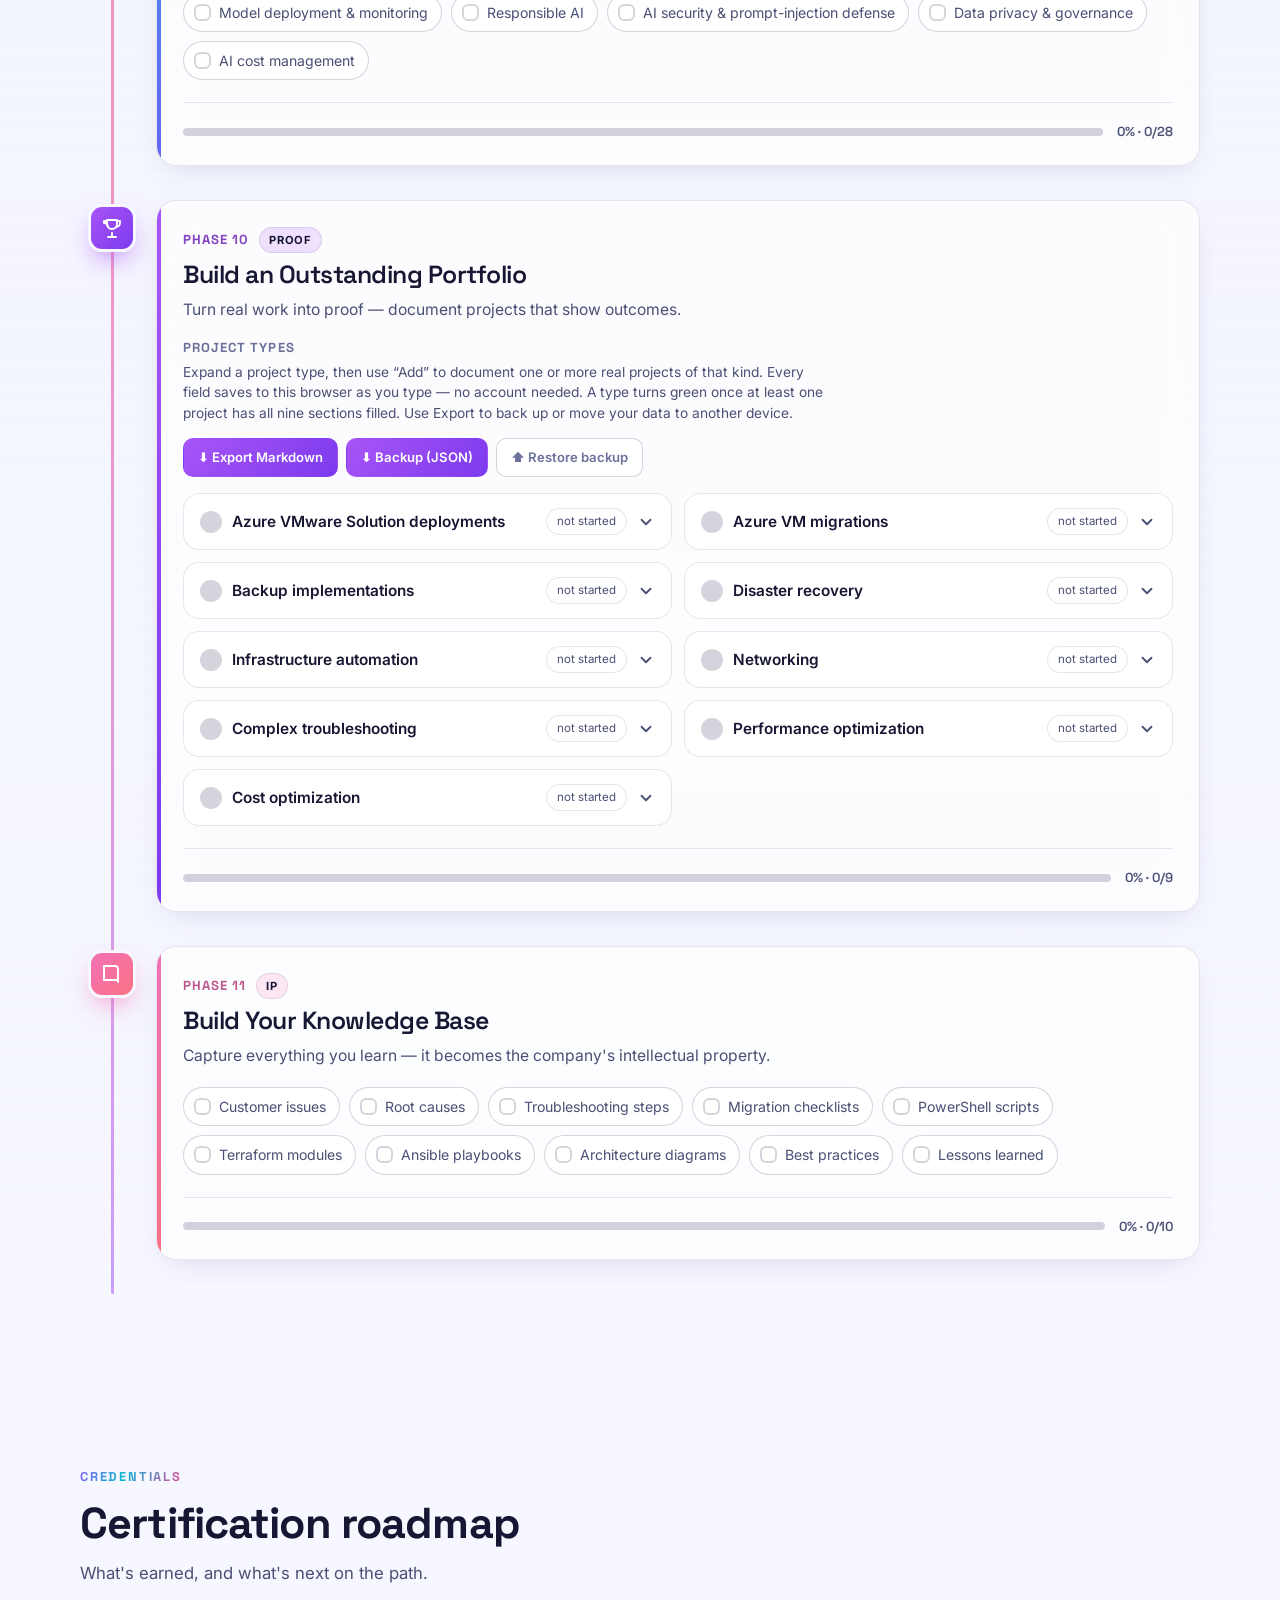
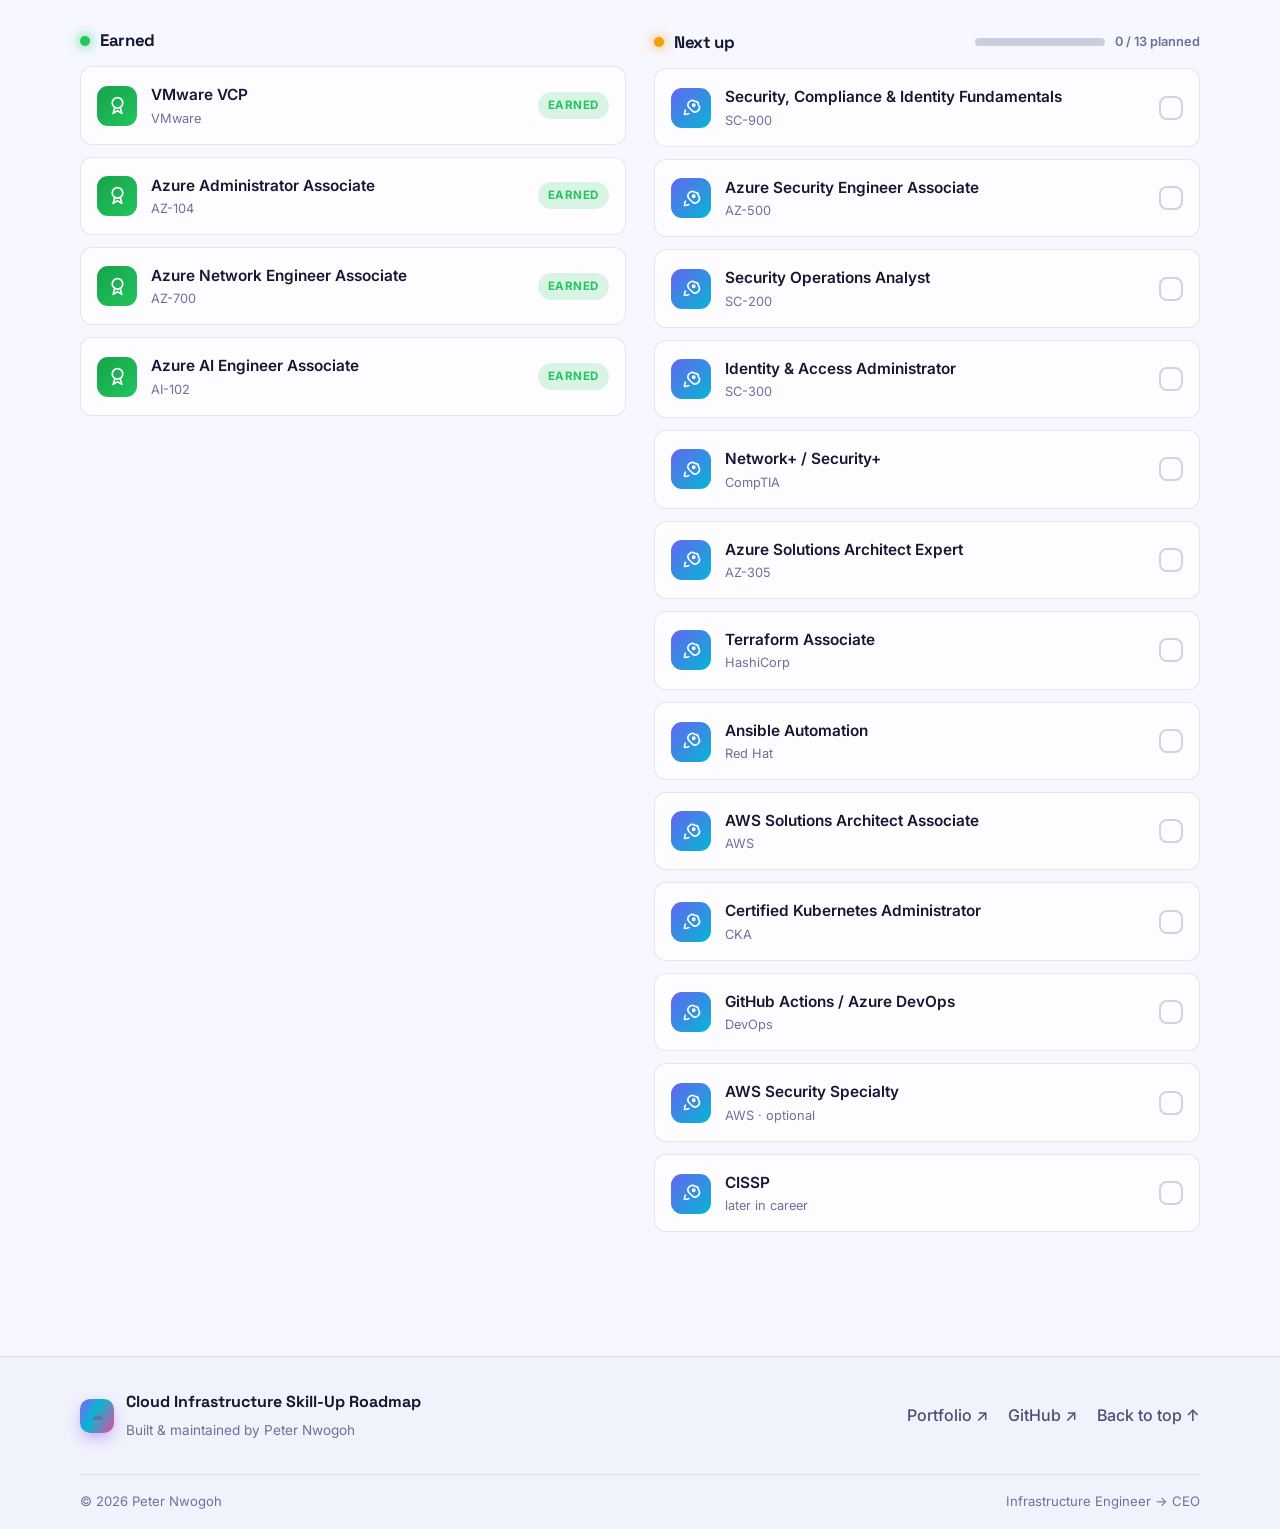
==== commit 473914cd: "Add AI track (Phase 9) with idempotent progress migration" ====
--- a/index.html
+++ b/index.html
@@ -4,7 +4,7 @@
   <meta charset="UTF-8">
   <meta name="viewport" content="width=device-width, initial-scale=1.0">
   <title>Cloud Infrastructure Skill-Up Roadmap — Peter Nwogoh</title>
-  <meta name="description" content="A 10-phase roadmap from Infrastructure Engineer to Solutions Architect, Consultant, Founder and CEO — with interactive skill tracking and a certification path.">
+  <meta name="description" content="An 11-phase roadmap from Infrastructure Engineer to Solutions Architect, Consultant, Founder and CEO — spanning cloud, automation, security and AI, with interactive skill tracking and a certification path.">
   <meta name="color-scheme" content="dark light">
   <!-- Set theme before paint to avoid a flash -->
   <script>
@@ -75,7 +75,7 @@
             <a class="btn btn--ghost" href="#certs">Certification path</a>
           </div>
           <div class="hero__stats reveal">
-            <div><b>10</b><span>Phases</span></div>
+            <div><b>11</b><span>Phases</span></div>
             <div><b id="total-skills">—</b><span>Skills to master</span></div>
             <div><b>4+</b><span>Certs earned</span></div>
           </div>
@@ -126,7 +126,7 @@
     <section id="roadmap-section" class="section section--roadmap">
       <div class="wrap">
         <header class="section__head reveal">
-          <span class="section__kicker">10 phases</span>
+          <span class="section__kicker">11 phases</span>
           <h2>The skill-up roadmap</h2>
           <p>Work top to bottom. Tick off skills as you master them — each phase fills as you go.</p>
         </header>
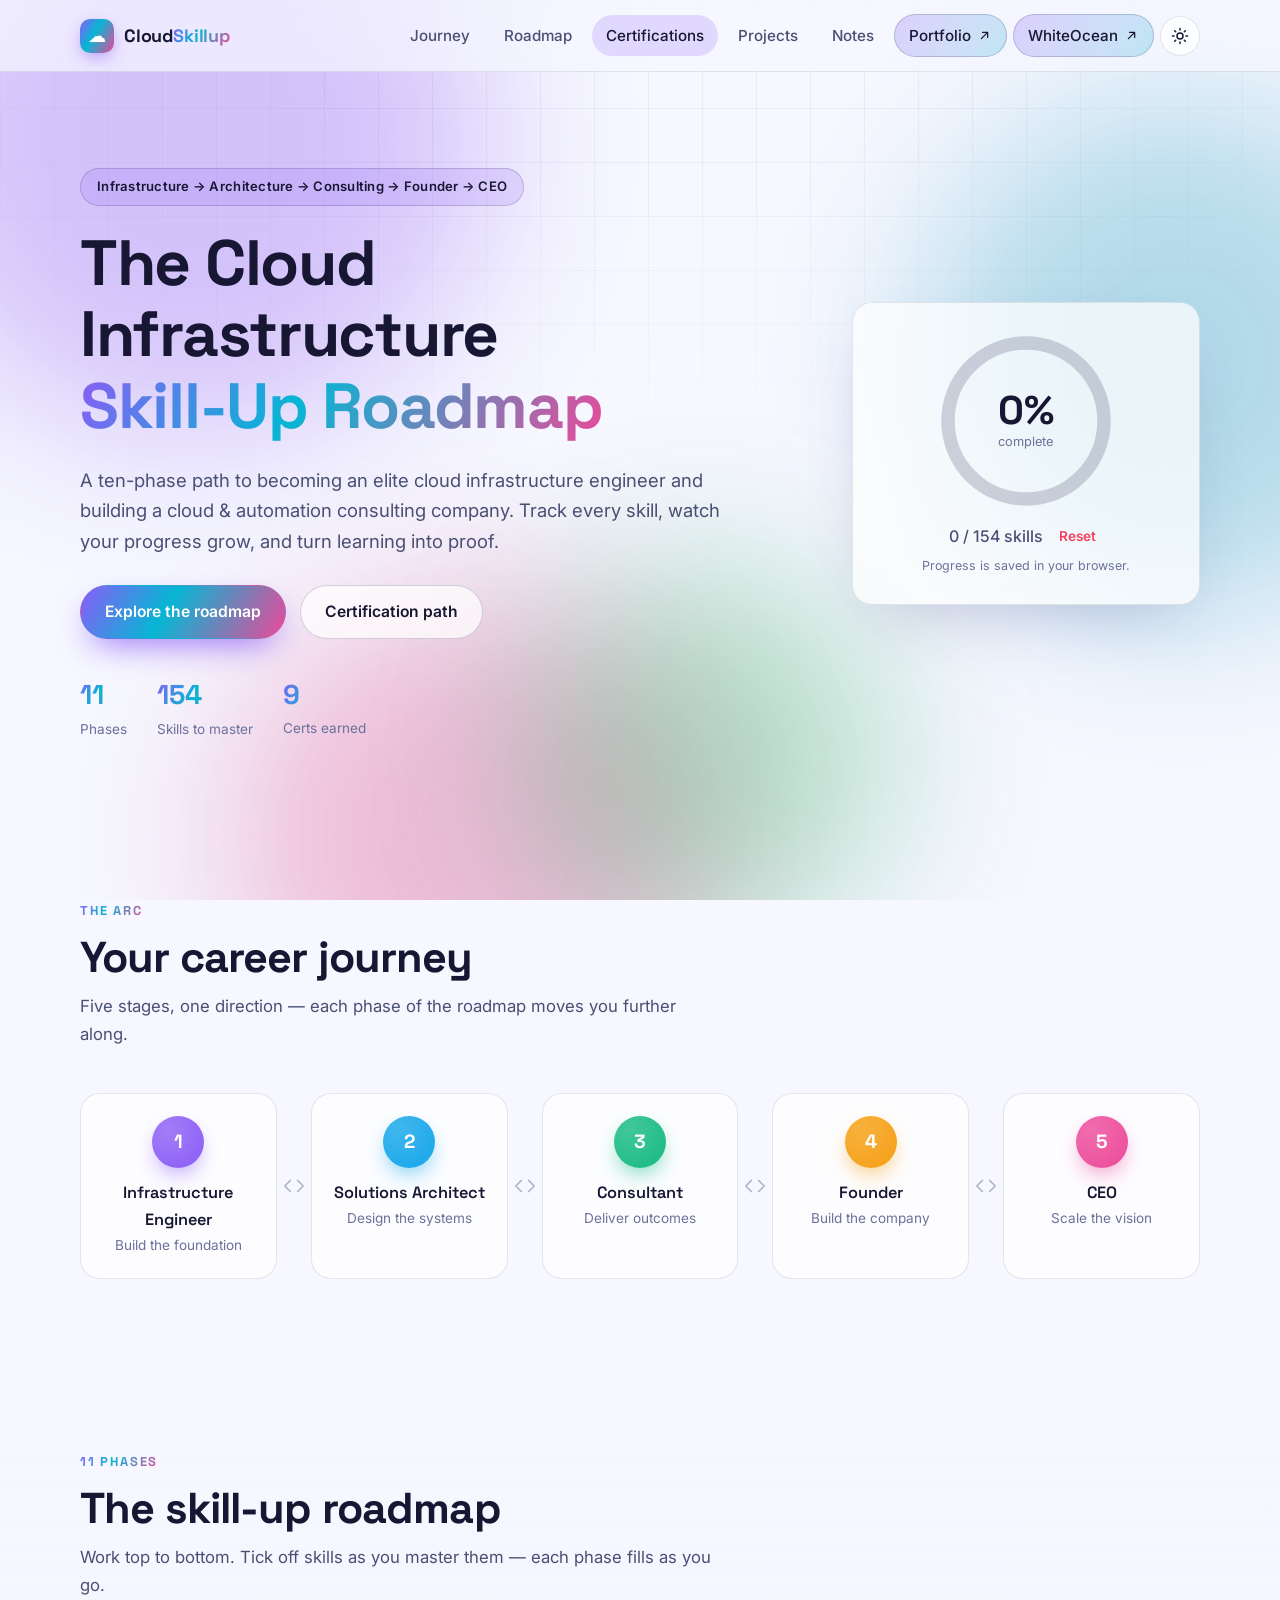
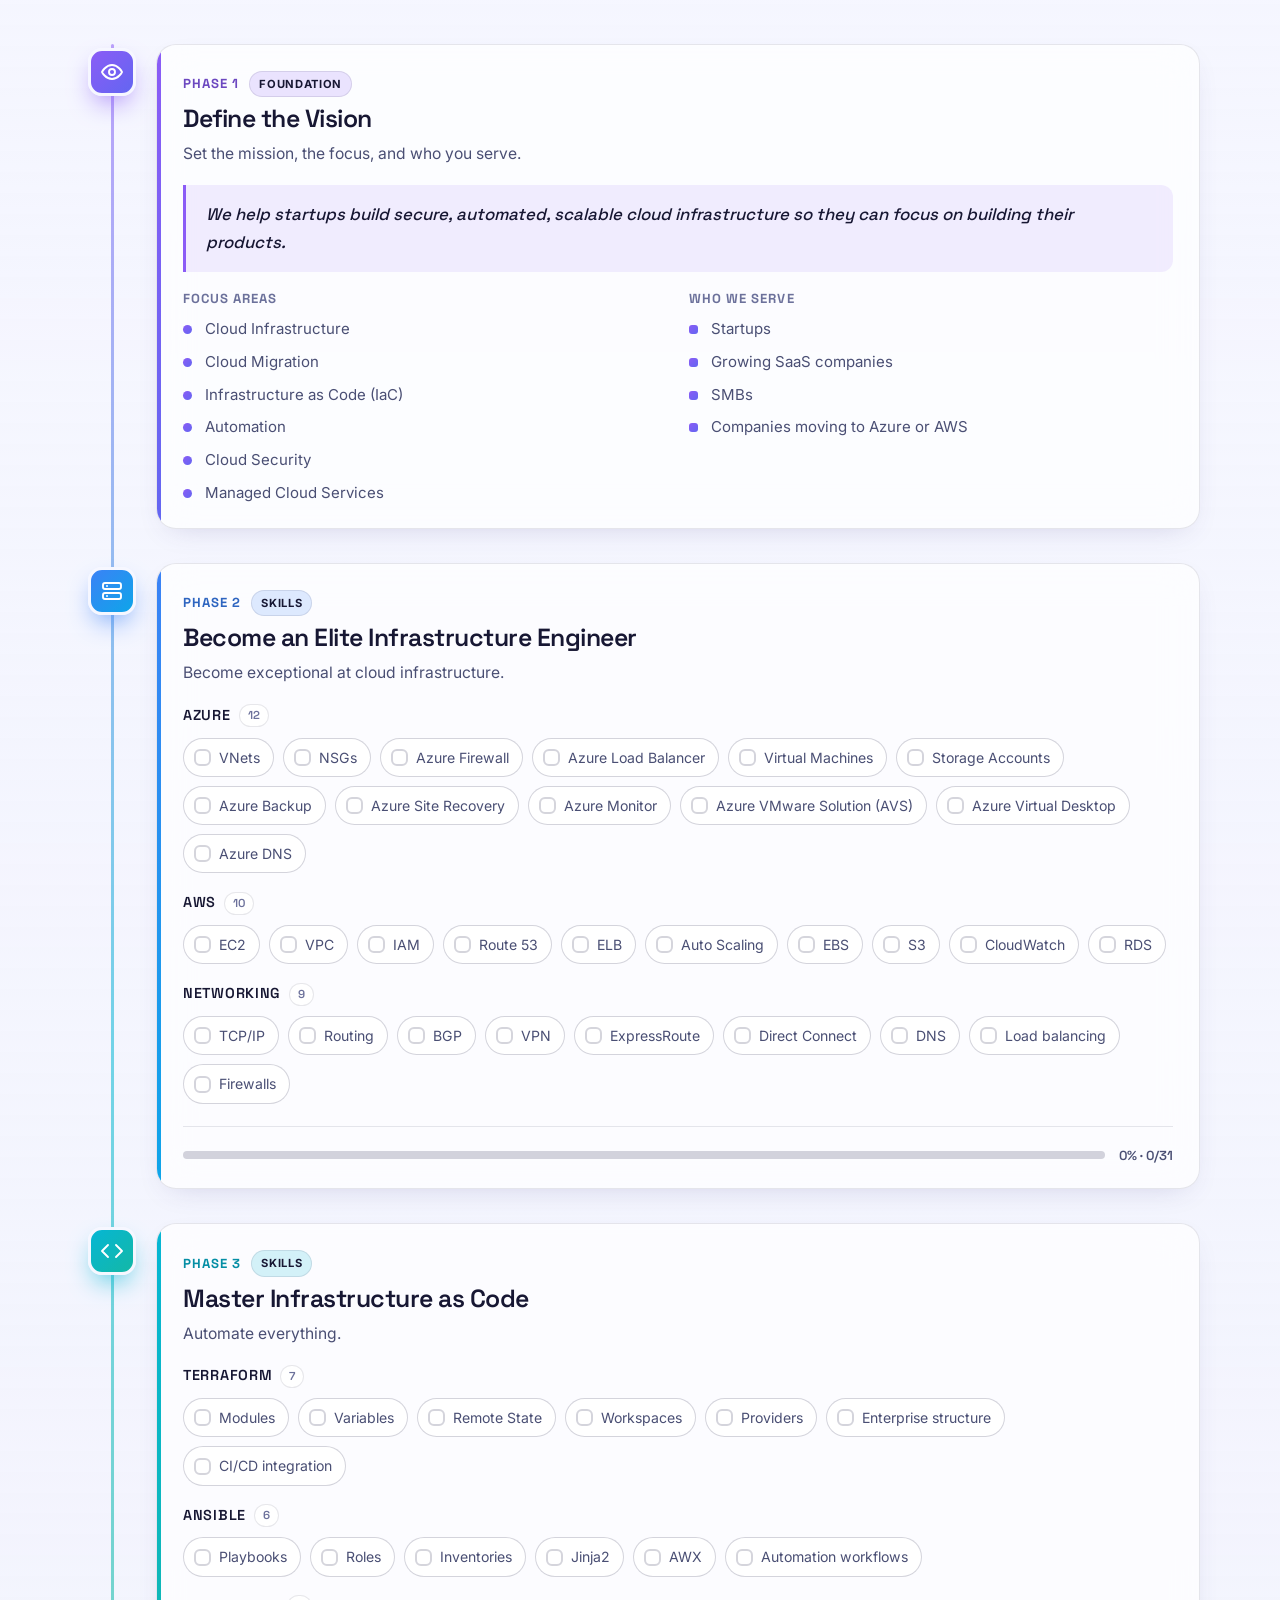
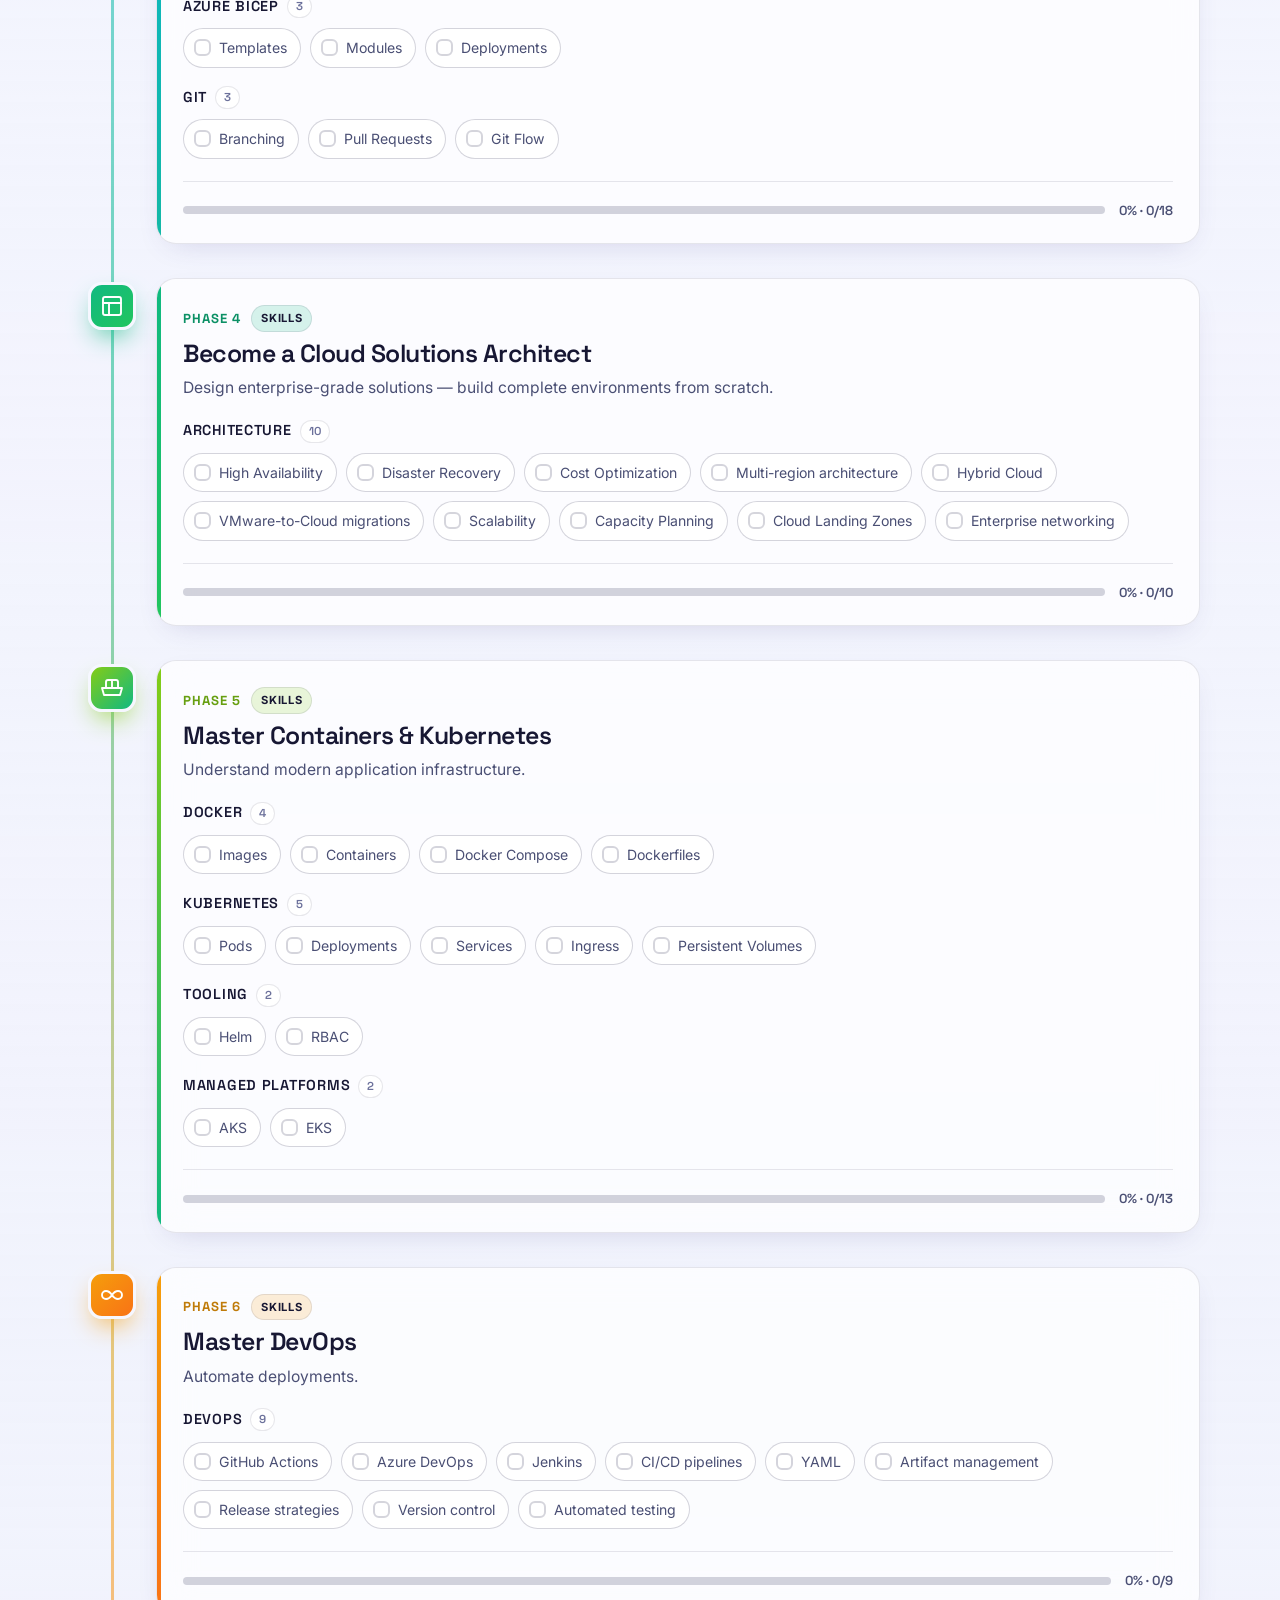
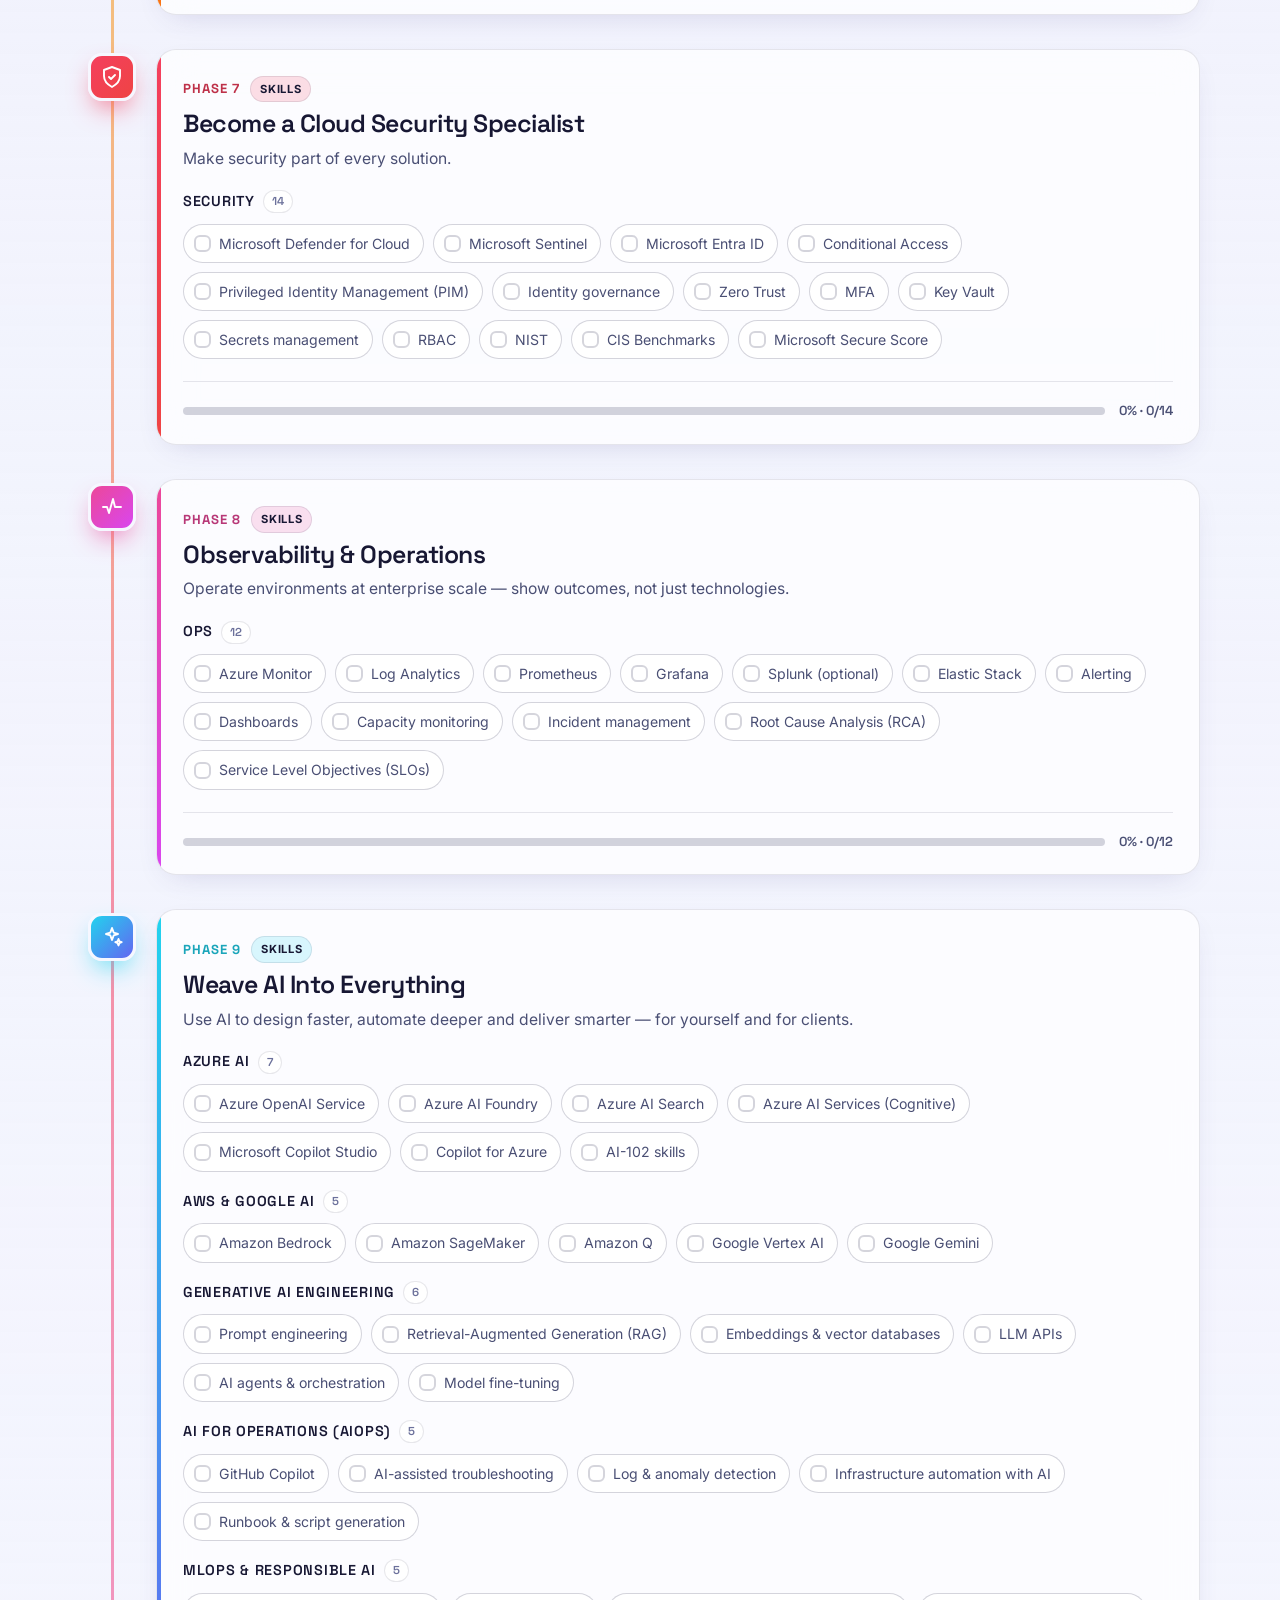
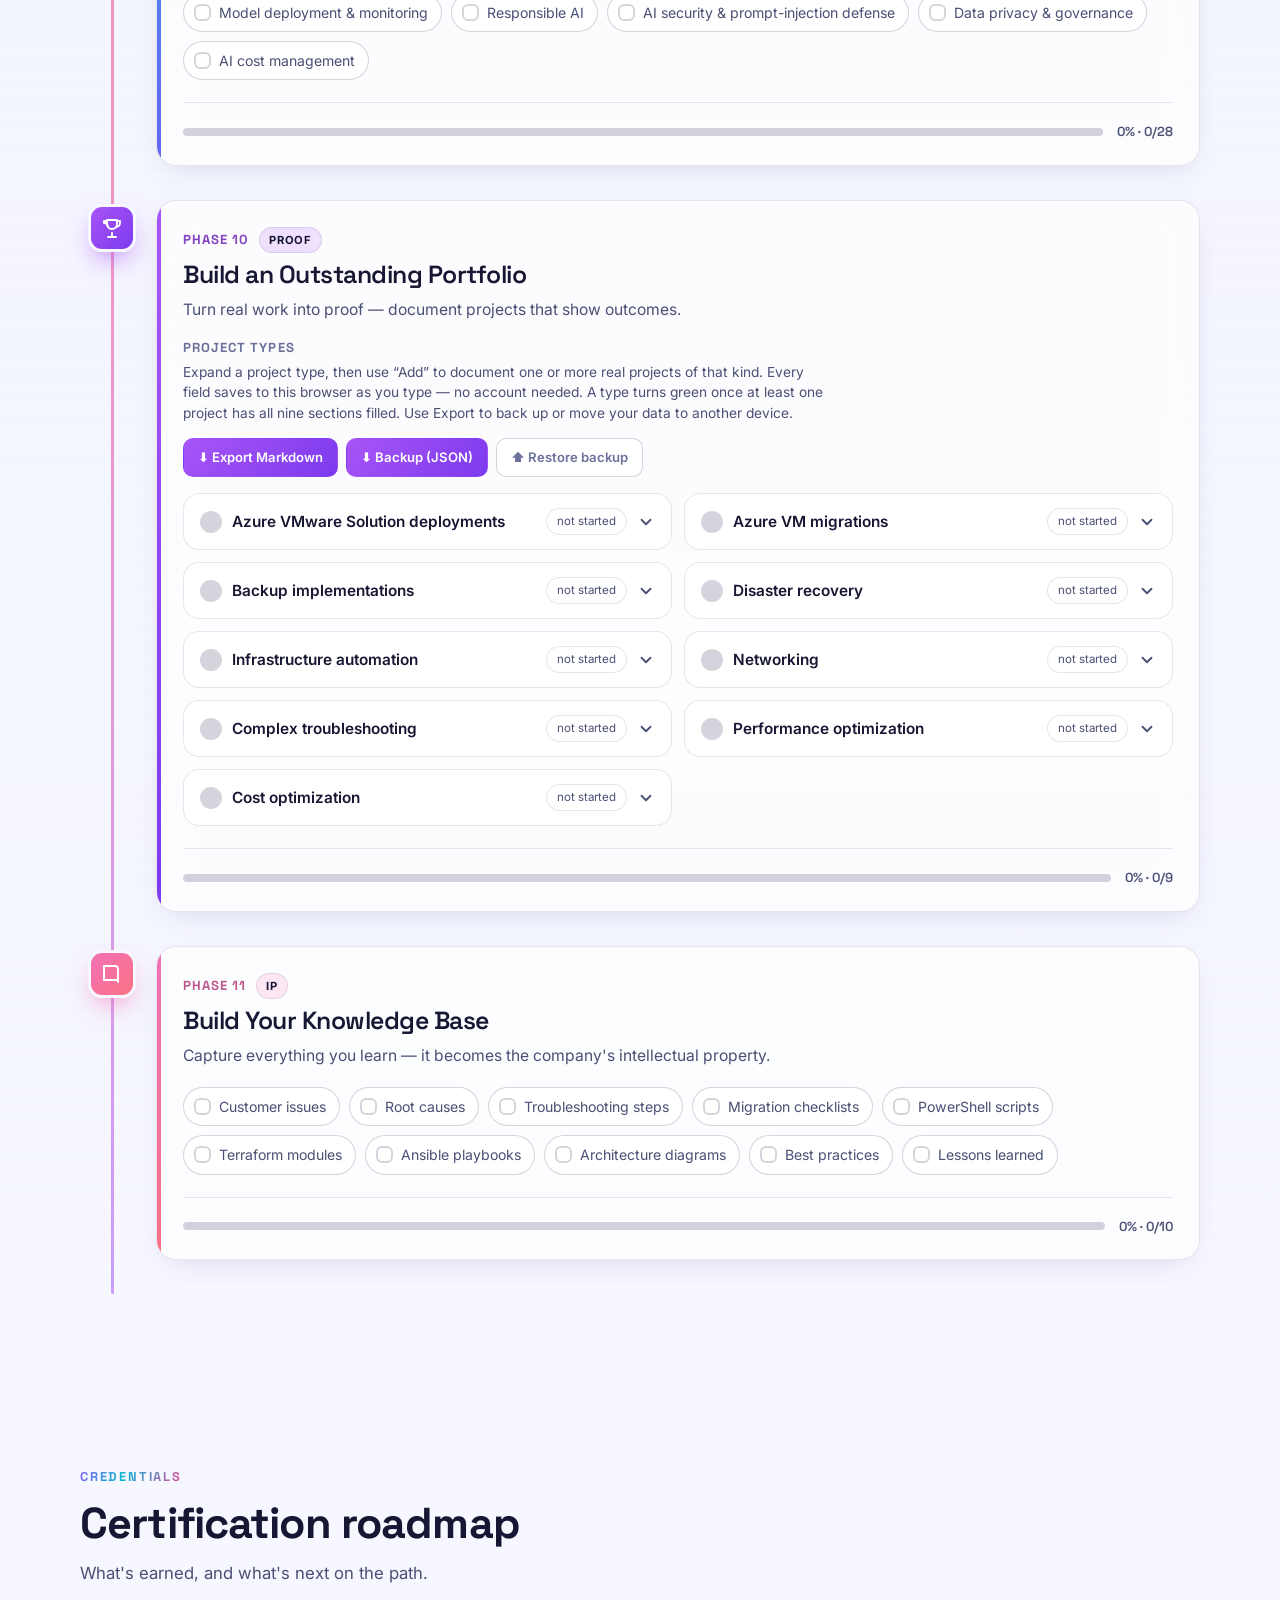
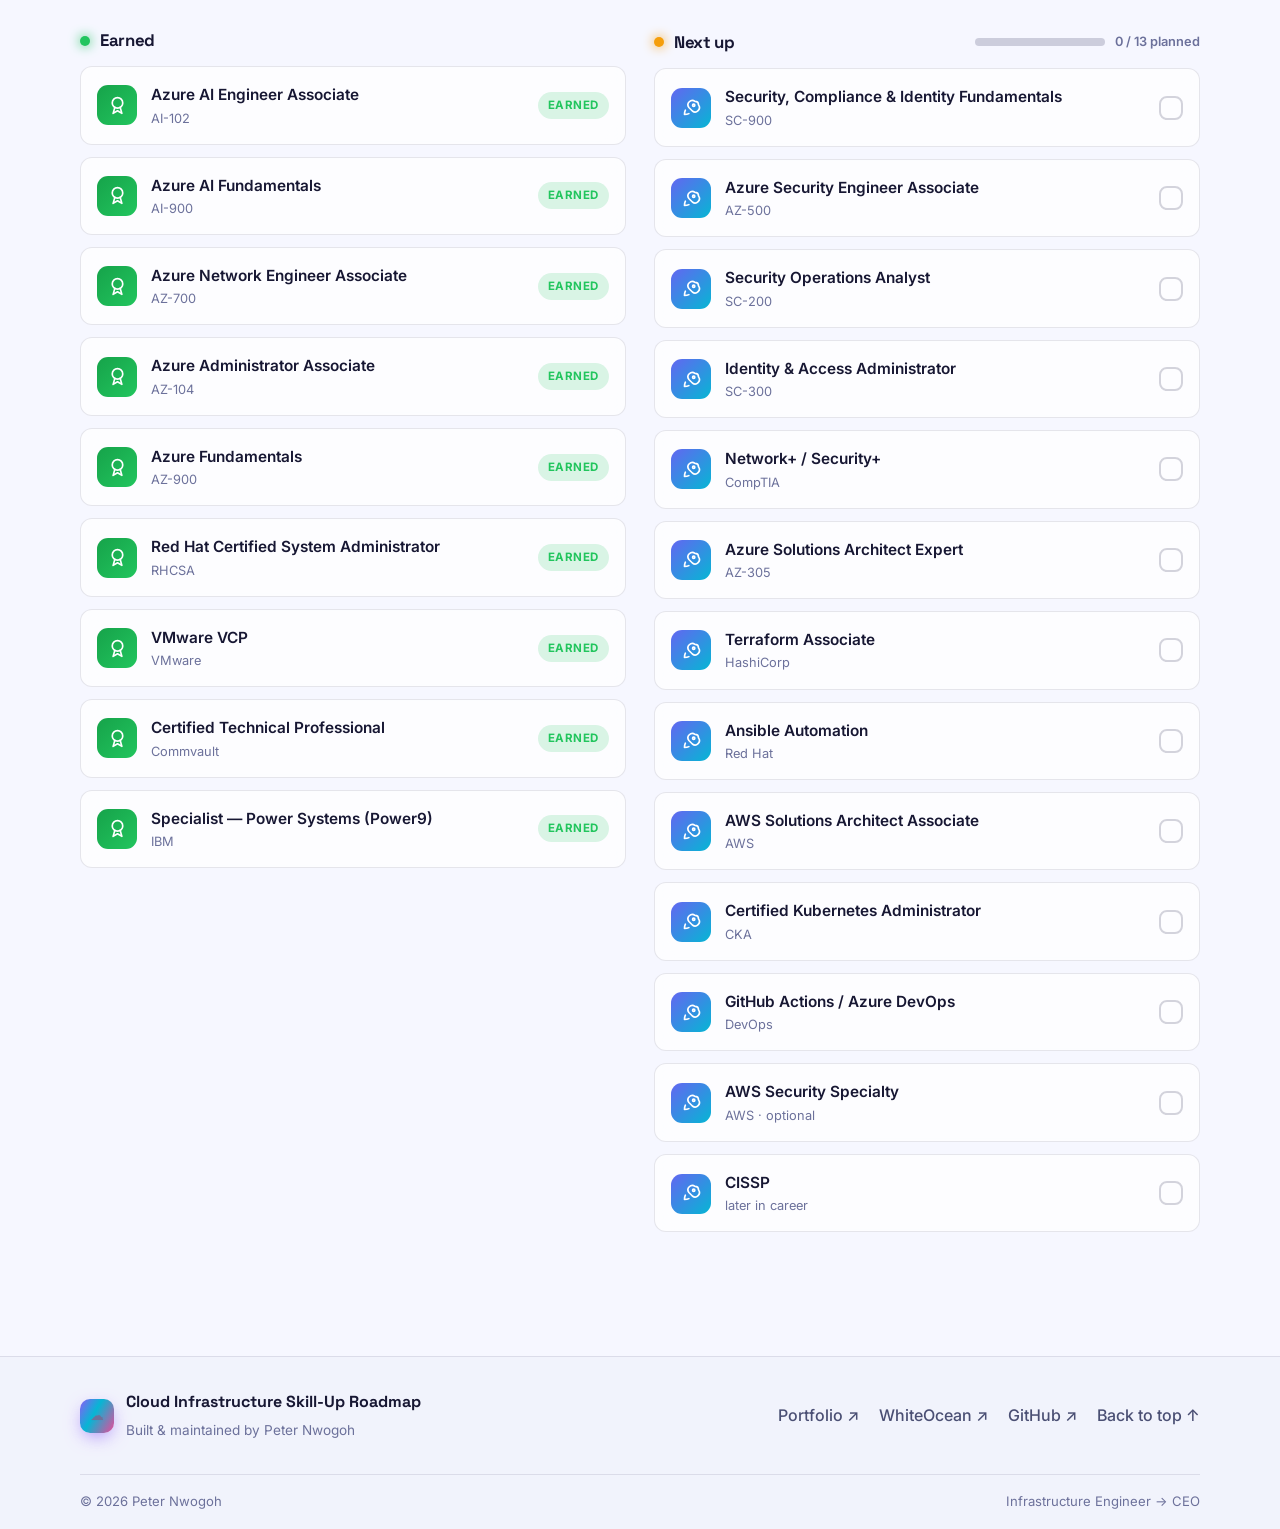
==== commit dc8504c7: "Show all 9 earned certs; add WhiteOcean link Co-authored-by: Copilot App <223556219+Copilot@users.no" ====
--- a/index.html
+++ b/index.html
@@ -50,6 +50,10 @@
           Portfolio
           <svg viewBox="0 0 24 24" fill="none" stroke="currentColor" stroke-width="2" stroke-linecap="round" stroke-linejoin="round"><path d="M7 17 17 7M9 7h8v8"/></svg>
         </a>
+        <a class="nav__ext" href="https://peternwogoh.github.io/whiteocean/" target="_blank" rel="noopener">
+          WhiteOcean
+          <svg viewBox="0 0 24 24" fill="none" stroke="currentColor" stroke-width="2" stroke-linecap="round" stroke-linejoin="round"><path d="M7 17 17 7M9 7h8v8"/></svg>
+        </a>
         <button id="theme-toggle" class="theme-btn" aria-label="Toggle theme">
           <svg class="ico-sun" viewBox="0 0 24 24" fill="none" stroke="currentColor" stroke-width="2" stroke-linecap="round" stroke-linejoin="round"><circle cx="12" cy="12" r="4"/><path d="M12 2v2M12 20v2M4.9 4.9l1.4 1.4M17.7 17.7l1.4 1.4M2 12h2M20 12h2M4.9 19.1l1.4-1.4M17.7 6.3l1.4-1.4"/></svg>
           <svg class="ico-moon" viewBox="0 0 24 24" fill="none" stroke="currentColor" stroke-width="2" stroke-linecap="round" stroke-linejoin="round"><path d="M21 12.8A9 9 0 1 1 11.2 3a7 7 0 0 0 9.8 9.8Z"/></svg>
@@ -77,7 +81,7 @@
           <div class="hero__stats reveal">
             <div><b>11</b><span>Phases</span></div>
             <div><b id="total-skills">—</b><span>Skills to master</span></div>
-            <div><b>4+</b><span>Certs earned</span></div>
+            <div><b>9</b><span>Certs earned</span></div>
           </div>
         </div>
 
@@ -176,6 +180,7 @@
       </div>
       <div class="footer__links">
         <a href="https://peternwogoh.github.io/resume-portfolio/" target="_blank" rel="noopener">Portfolio ↗</a>
+        <a href="https://peternwogoh.github.io/whiteocean/" target="_blank" rel="noopener">WhiteOcean ↗</a>
         <a href="https://github.com/peternwogoh" target="_blank" rel="noopener">GitHub ↗</a>
         <a href="#top">Back to top ↑</a>
       </div>
